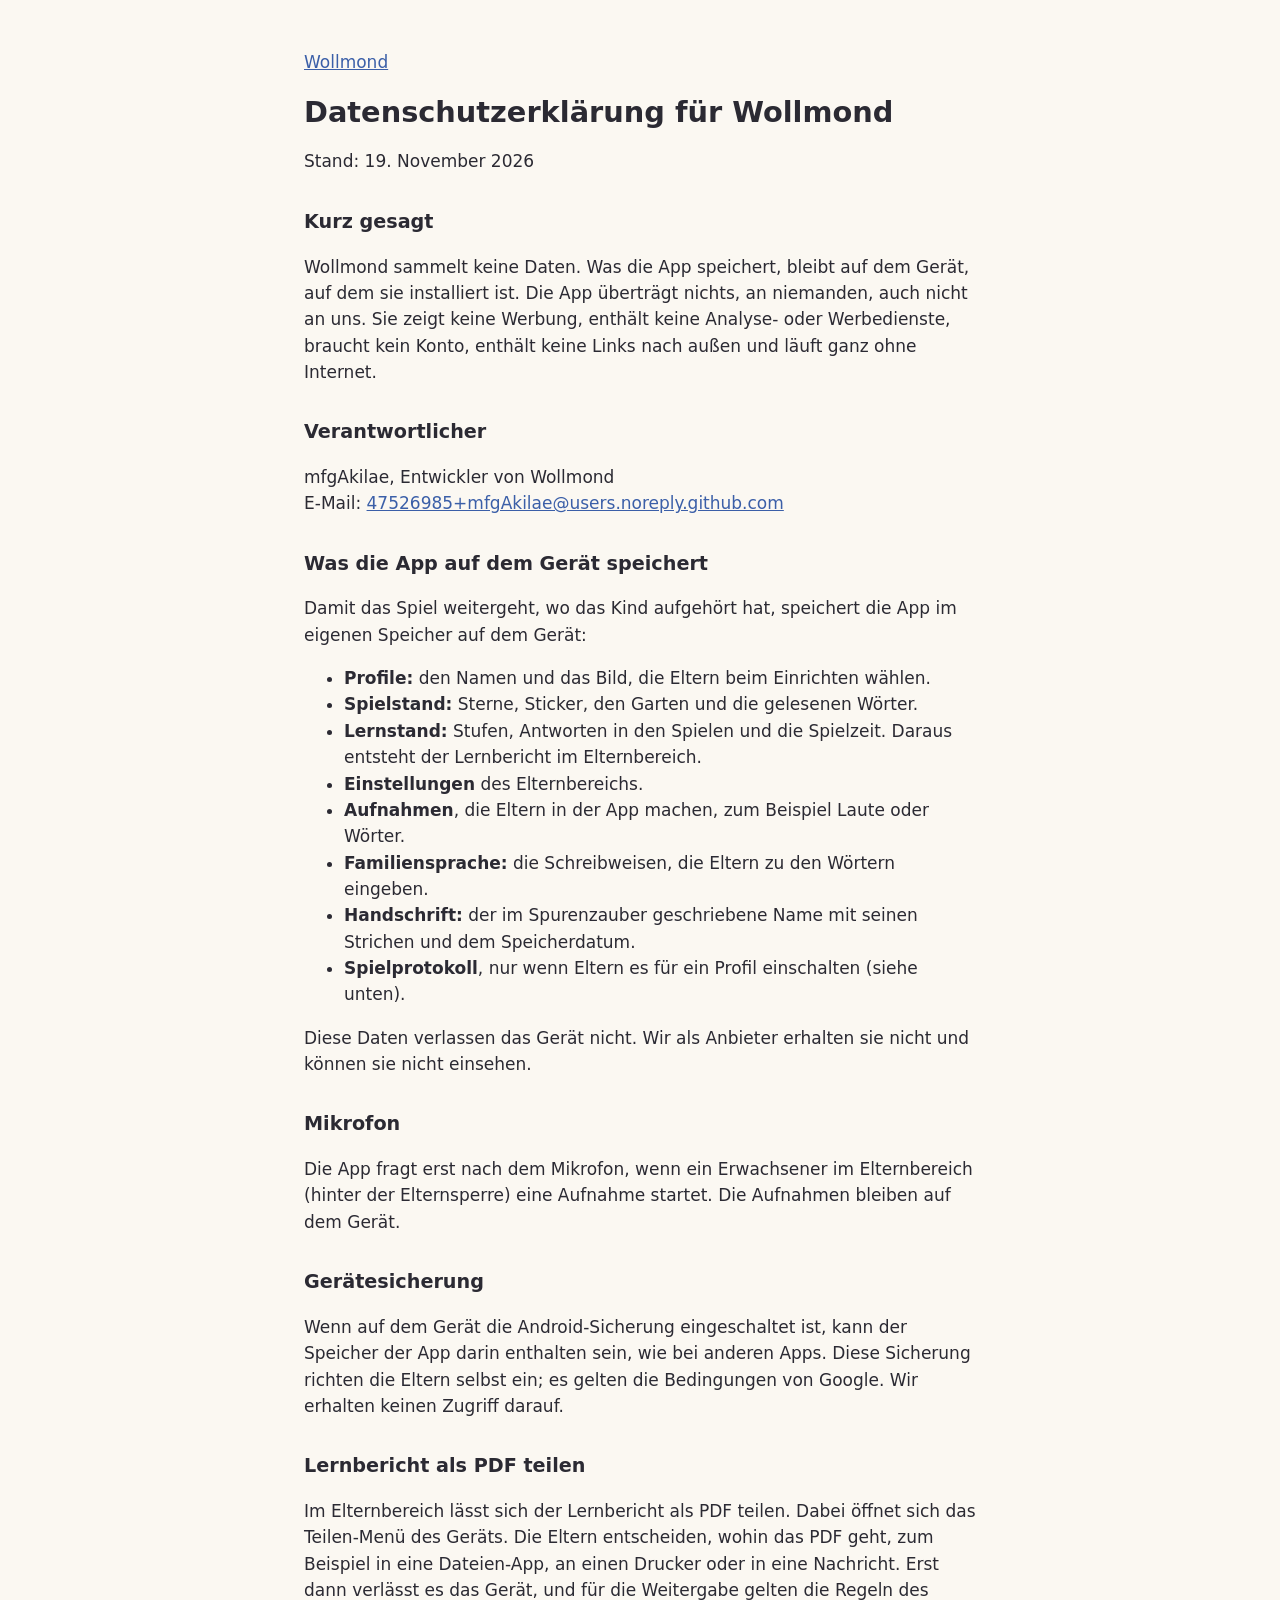
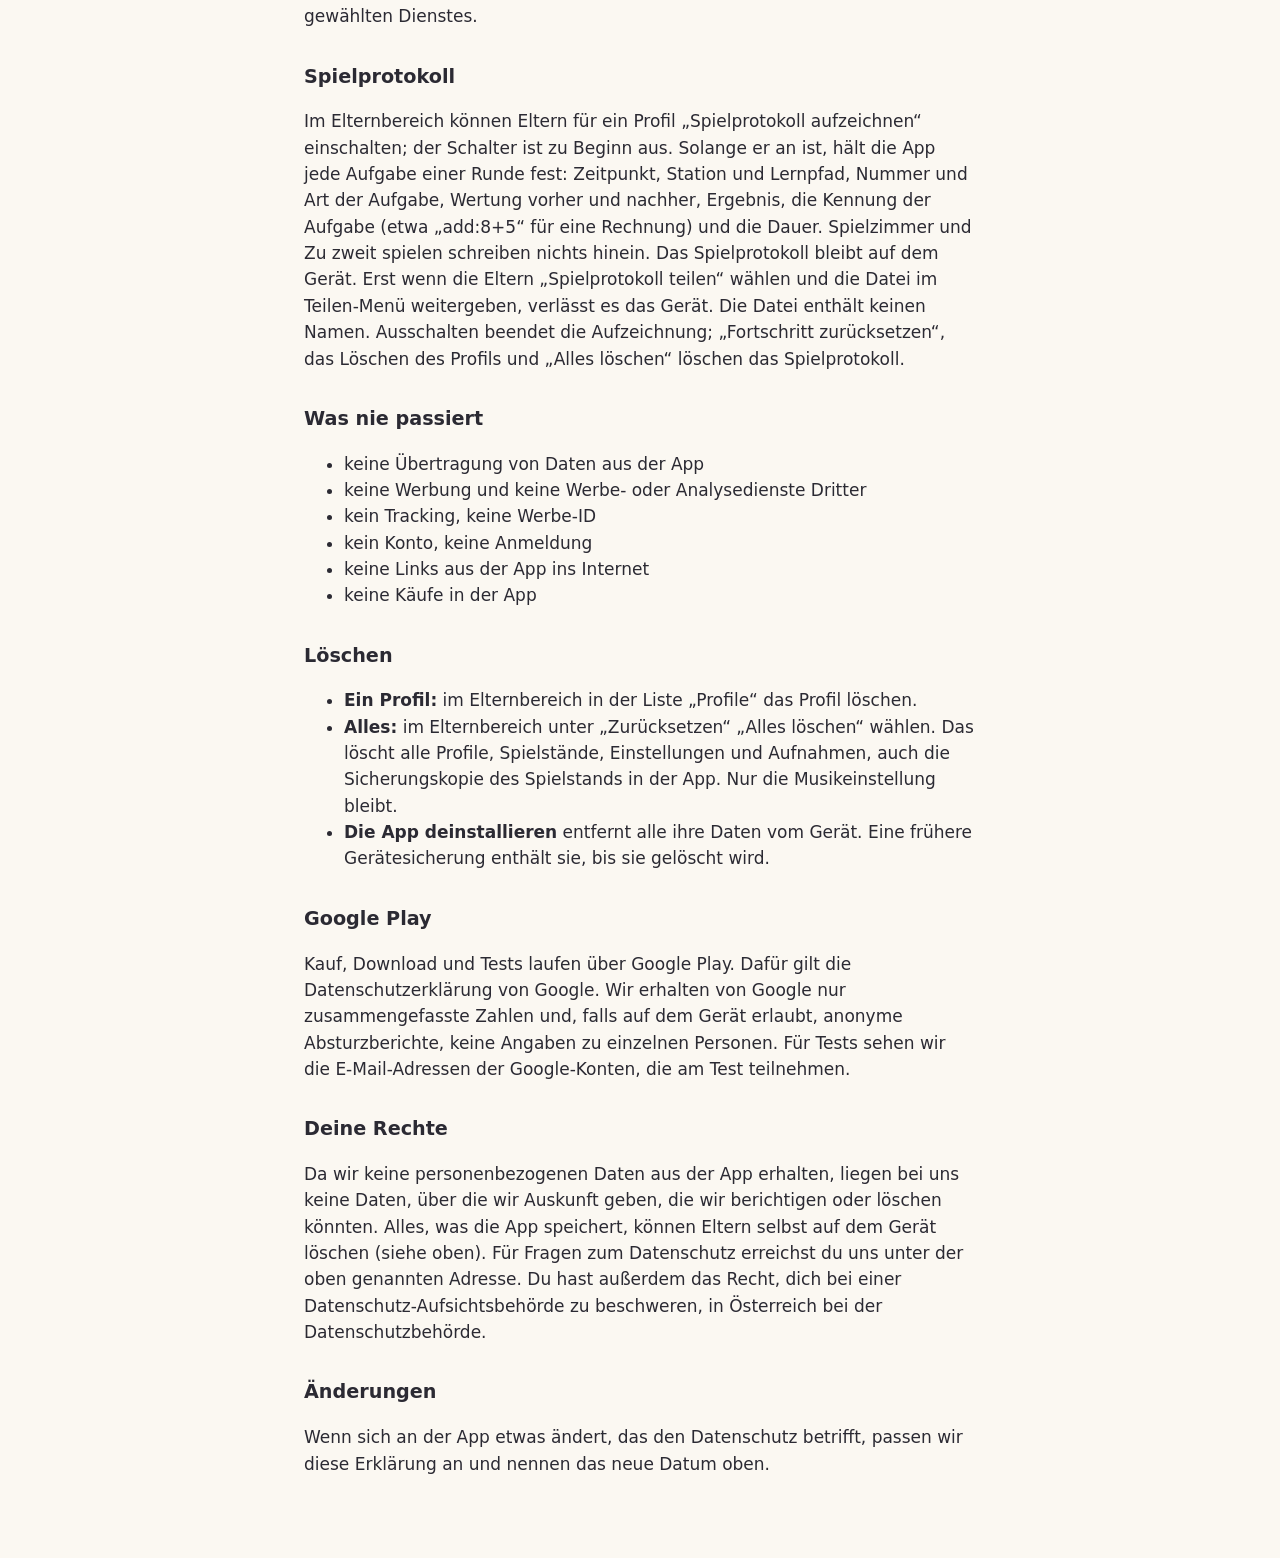
==== datenschutz.html @ 8f1e6a80 "Wollmond: Startseite und Datenschutzerklärung" ====
<!doctype html>
<html lang="de">
<head>
<meta charset="utf-8">
<meta name="viewport" content="width=device-width, initial-scale=1">
<title>Datenschutzerklärung – Wollmond</title>
<link rel="stylesheet" href="style.css">
</head>
<body>
<main>
<p><a href="./">Wollmond</a></p>
<h1>Datenschutzerklärung für Wollmond</h1>
<p>Stand: 19. November 2026</p>

<h2>Kurz gesagt</h2>
<p>Wollmond sammelt keine Daten. Was die App speichert, bleibt auf dem Gerät, auf dem sie installiert ist. Die App überträgt nichts, an niemanden, auch nicht an uns. Sie zeigt keine Werbung, enthält keine Analyse- oder Werbedienste, braucht kein Konto, enthält keine Links nach außen und läuft ganz ohne Internet.</p>

<h2>Verantwortlicher</h2>
<p>mfgAkilae, Entwickler von Wollmond<br>
E-Mail: <a href="mailto:47526985+mfgAkilae@users.noreply.github.com">47526985+mfgAkilae@users.noreply.github.com</a></p>

<h2>Was die App auf dem Gerät speichert</h2>
<p>Damit das Spiel weitergeht, wo das Kind aufgehört hat, speichert die App im eigenen Speicher auf dem Gerät:</p>
<ul>
<li><strong>Profile:</strong> den Namen und das Bild, die Eltern beim Einrichten wählen.</li>
<li><strong>Spielstand:</strong> Sterne, Sticker, den Garten und die gelesenen Wörter.</li>
<li><strong>Lernstand:</strong> Stufen, Antworten in den Spielen und die Spielzeit. Daraus entsteht der Lernbericht im Elternbereich.</li>
<li><strong>Einstellungen</strong> des Elternbereichs.</li>
<li><strong>Aufnahmen</strong>, die Eltern in der App machen, zum Beispiel Laute oder Wörter.</li>
<li><strong>Familiensprache:</strong> die Schreibweisen, die Eltern zu den Wörtern eingeben.</li>
<li><strong>Handschrift:</strong> der im Spurenzauber geschriebene Name mit seinen Strichen und dem Speicherdatum.</li>
<li><strong>Spielprotokoll</strong>, nur wenn Eltern es für ein Profil einschalten (siehe unten).</li>
</ul>
<p>Diese Daten verlassen das Gerät nicht. Wir als Anbieter erhalten sie nicht und können sie nicht einsehen.</p>

<h2>Mikrofon</h2>
<p>Die App fragt erst nach dem Mikrofon, wenn ein Erwachsener im Elternbereich (hinter der Elternsperre) eine Aufnahme startet. Die Aufnahmen bleiben auf dem Gerät.</p>

<h2>Gerätesicherung</h2>
<p>Wenn auf dem Gerät die Android-Sicherung eingeschaltet ist, kann der Speicher der App darin enthalten sein, wie bei anderen Apps. Diese Sicherung richten die Eltern selbst ein; es gelten die Bedingungen von Google. Wir erhalten keinen Zugriff darauf.</p>

<h2>Lernbericht als PDF teilen</h2>
<p>Im Elternbereich lässt sich der Lernbericht als PDF teilen. Dabei öffnet sich das Teilen-Menü des Geräts. Die Eltern entscheiden, wohin das PDF geht, zum Beispiel in eine Dateien-App, an einen Drucker oder in eine Nachricht. Erst dann verlässt es das Gerät, und für die Weitergabe gelten die Regeln des gewählten Dienstes.</p>

<h2>Spielprotokoll</h2>
<p>Im Elternbereich können Eltern für ein Profil „Spielprotokoll aufzeichnen“ einschalten; der Schalter ist zu Beginn aus. Solange er an ist, hält die App jede Aufgabe einer Runde fest: Zeitpunkt, Station und Lernpfad, Nummer und Art der Aufgabe, Wertung vorher und nachher, Ergebnis, die Kennung der Aufgabe (etwa „add:8+5“ für eine Rechnung) und die Dauer. Spielzimmer und Zu zweit spielen schreiben nichts hinein. Das Spielprotokoll bleibt auf dem Gerät. Erst wenn die Eltern „Spielprotokoll teilen“ wählen und die Datei im Teilen-Menü weitergeben, verlässt es das Gerät. Die Datei enthält keinen Namen. Ausschalten beendet die Aufzeichnung; „Fortschritt zurücksetzen“, das Löschen des Profils und „Alles löschen“ löschen das Spielprotokoll.</p>

<h2>Was nie passiert</h2>
<ul>
<li>keine Übertragung von Daten aus der App</li>
<li>keine Werbung und keine Werbe- oder Analysedienste Dritter</li>
<li>kein Tracking, keine Werbe-ID</li>
<li>kein Konto, keine Anmeldung</li>
<li>keine Links aus der App ins Internet</li>
<li>keine Käufe in der App</li>
</ul>

<h2>Löschen</h2>
<ul>
<li><strong>Ein Profil:</strong> im Elternbereich in der Liste „Profile“ das Profil löschen.</li>
<li><strong>Alles:</strong> im Elternbereich unter „Zurücksetzen“ „Alles löschen“ wählen. Das löscht alle Profile, Spielstände, Einstellungen und Aufnahmen, auch die Sicherungskopie des Spielstands in der App. Nur die Musikeinstellung bleibt.</li>
<li><strong>Die App deinstallieren</strong> entfernt alle ihre Daten vom Gerät. Eine frühere Gerätesicherung enthält sie, bis sie gelöscht wird.</li>
</ul>

<h2>Google Play</h2>
<p>Kauf, Download und Tests laufen über Google Play. Dafür gilt die Datenschutzerklärung von Google. Wir erhalten von Google nur zusammengefasste Zahlen und, falls auf dem Gerät erlaubt, anonyme Absturzberichte, keine Angaben zu einzelnen Personen. Für Tests sehen wir die E-Mail-Adressen der Google-Konten, die am Test teilnehmen.</p>

<h2>Deine Rechte</h2>
<p>Da wir keine personenbezogenen Daten aus der App erhalten, liegen bei uns keine Daten, über die wir Auskunft geben, die wir berichtigen oder löschen könnten. Alles, was die App speichert, können Eltern selbst auf dem Gerät löschen (siehe oben). Für Fragen zum Datenschutz erreichst du uns unter der oben genannten Adresse. Du hast außerdem das Recht, dich bei einer Datenschutz-Aufsichtsbehörde zu beschweren, in Österreich bei der Datenschutzbehörde.</p>

<h2>Änderungen</h2>
<p>Wenn sich an der App etwas ändert, das den Datenschutz betrifft, passen wir diese Erklärung an und nennen das neue Datum oben.</p>
</main>
</body>
</html>
---- style.css ----
:root { color-scheme: light dark; --bg: #fbf8f2; --fg: #2b2a33; --link: #3b5fa8; }
@media (prefers-color-scheme: dark) { :root { --bg: #1d1c24; --fg: #ece9e2; --link: #9db7ee; } }
body { margin: 0; background: var(--bg); color: var(--fg); font: 17px/1.55 system-ui, -apple-system, "Segoe UI", sans-serif; }
main { max-width: 42rem; margin: 0 auto; padding: 2rem 16px 4rem; }
h1 { font-size: 1.8rem; line-height: 1.2; }
h2 { font-size: 1.2rem; margin-top: 2rem; }
a { color: var(--link); overflow-wrap: anywhere; }
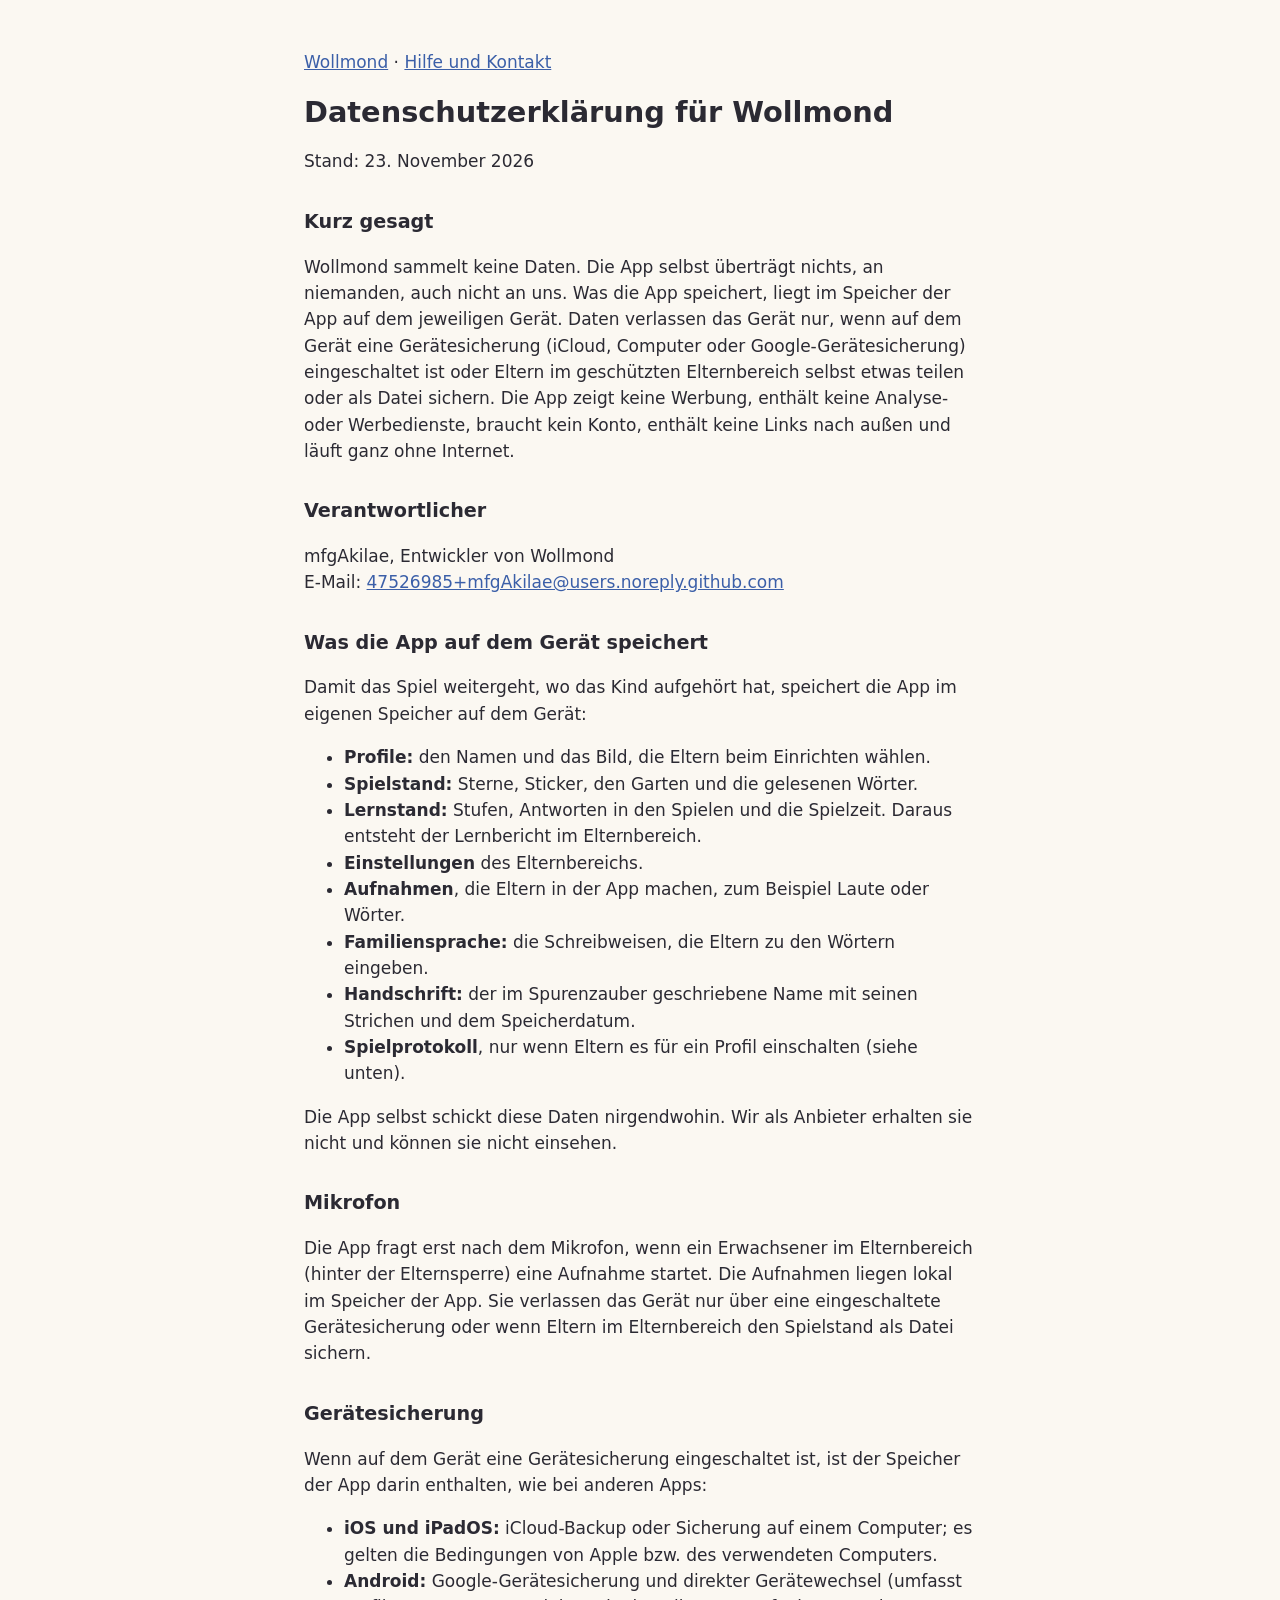
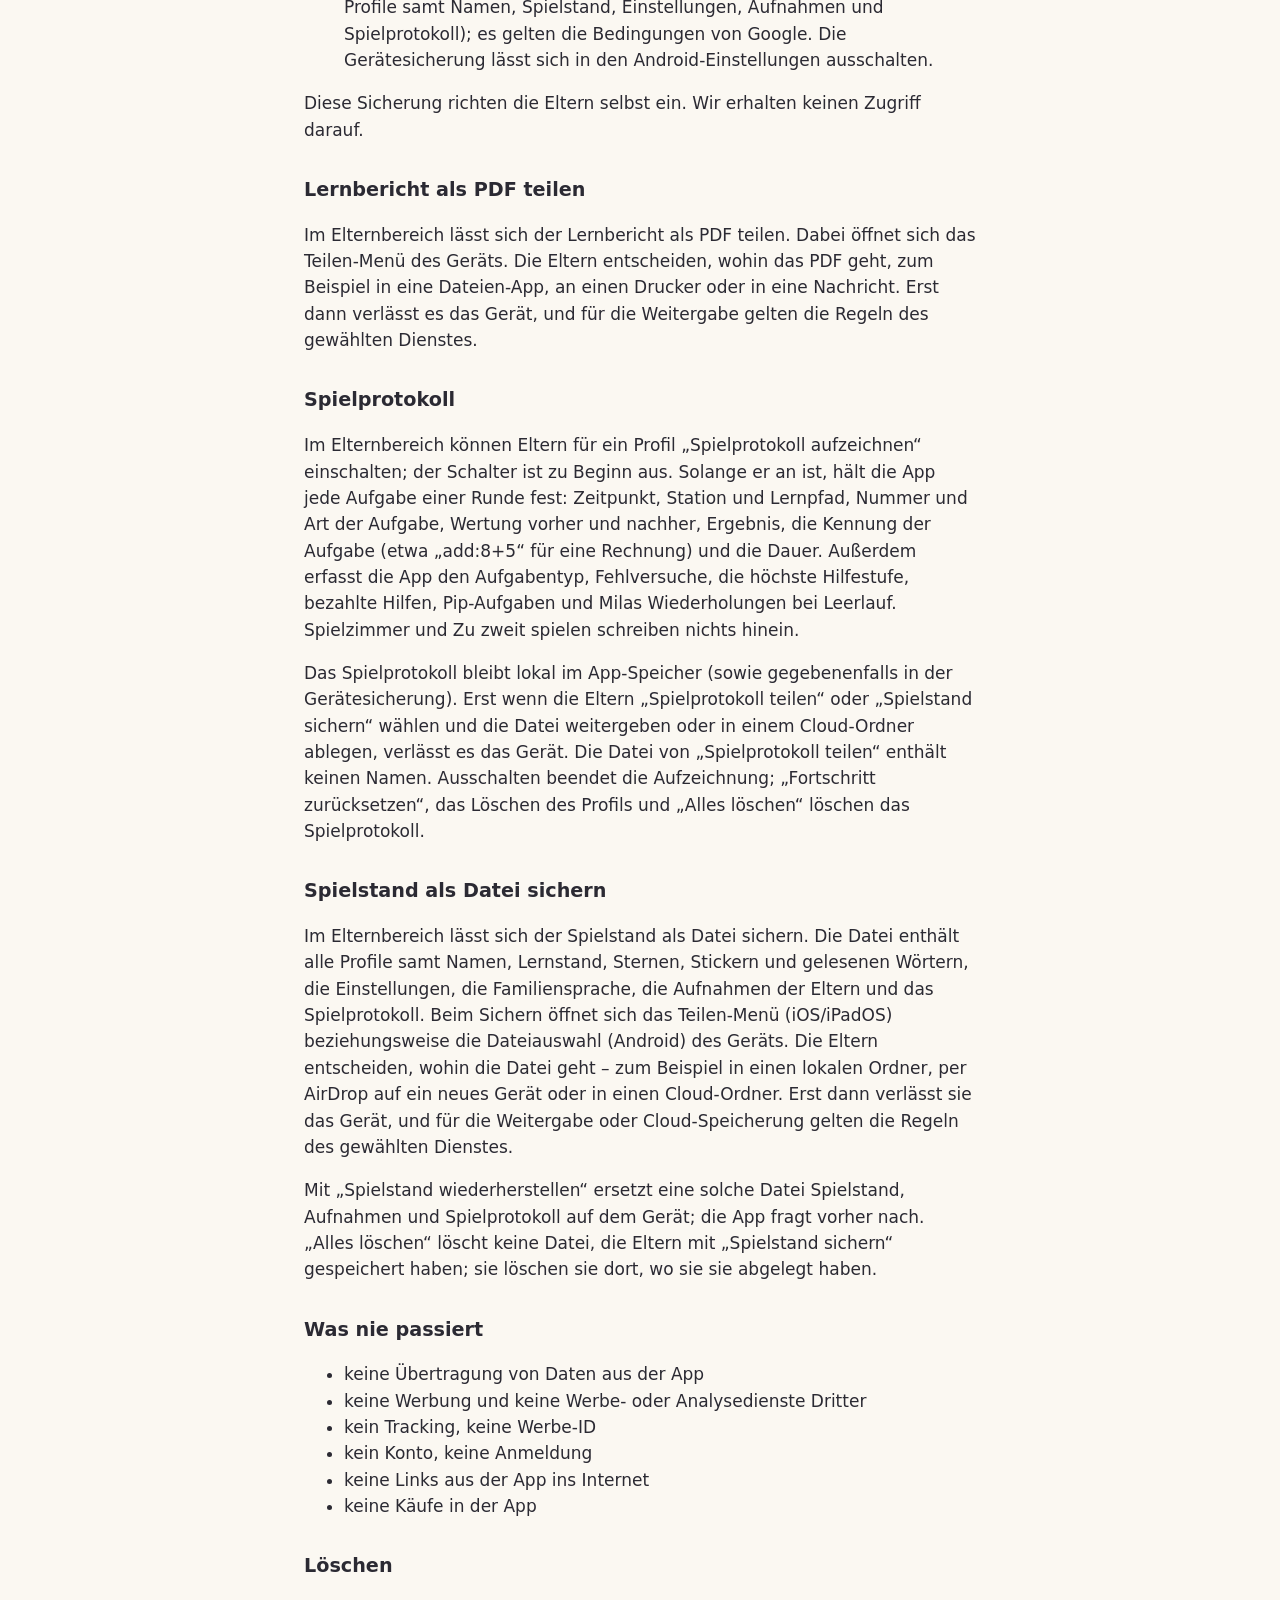
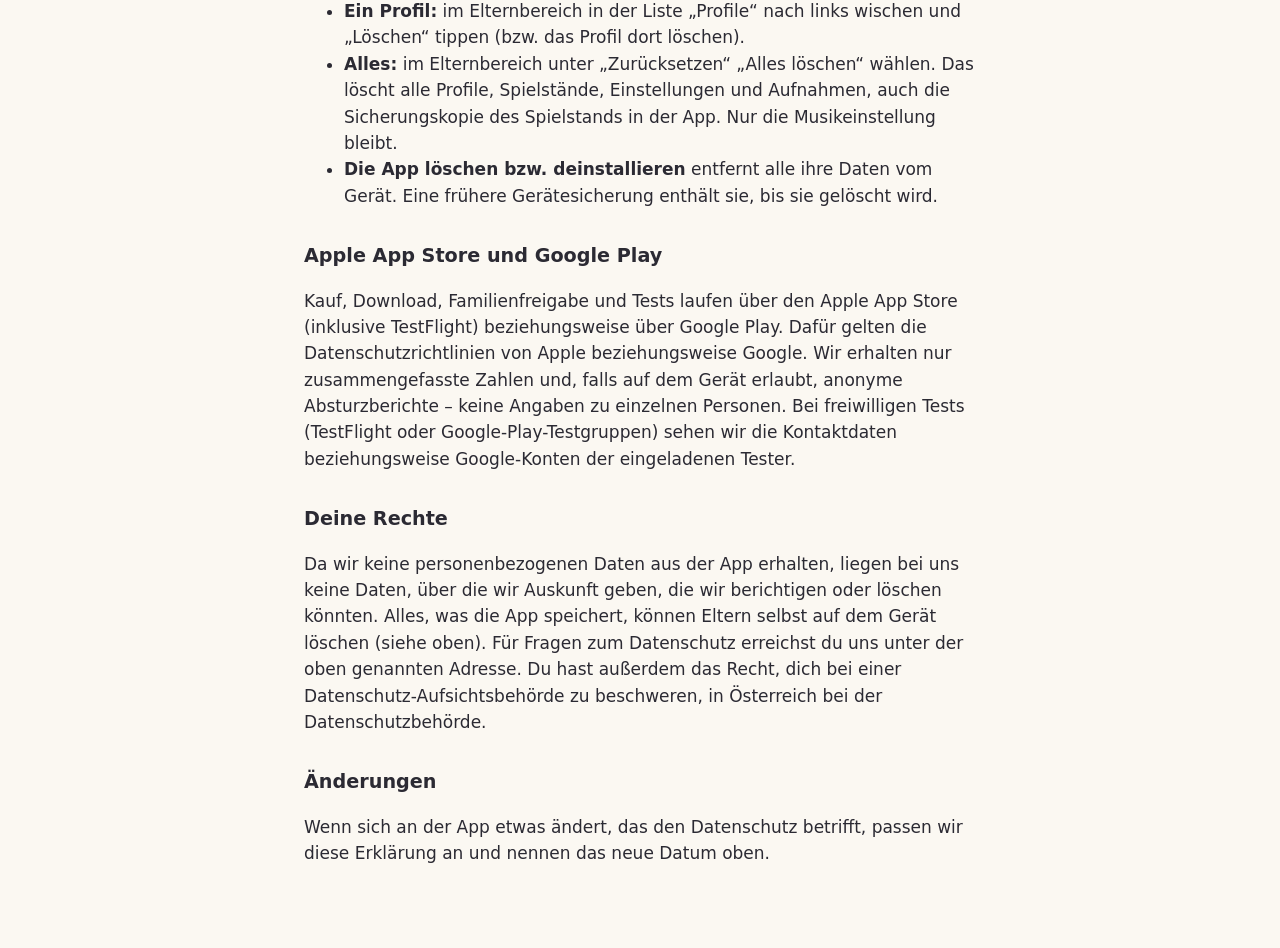
==== commit 5a5541b9: "Wollmond 1.0: Datenschutzerklärung (iOS & Android), Startseite und Hilfe-Seite aktualisieren" ====
--- a/datenschutz.html
+++ b/datenschutz.html
@@ -8,12 +8,12 @@
 </head>
 <body>
 <main>
-<p><a href="./">Wollmond</a></p>
+<p><a href="./">Wollmond</a> · <a href="support.html">Hilfe und Kontakt</a></p>
 <h1>Datenschutzerklärung für Wollmond</h1>
-<p>Stand: 19. November 2026</p>
+<p>Stand: 23. November 2026</p>
 
 <h2>Kurz gesagt</h2>
-<p>Wollmond sammelt keine Daten. Was die App speichert, bleibt auf dem Gerät, auf dem sie installiert ist. Die App überträgt nichts, an niemanden, auch nicht an uns. Sie zeigt keine Werbung, enthält keine Analyse- oder Werbedienste, braucht kein Konto, enthält keine Links nach außen und läuft ganz ohne Internet.</p>
+<p>Wollmond sammelt keine Daten. Die App selbst überträgt nichts, an niemanden, auch nicht an uns. Was die App speichert, liegt im Speicher der App auf dem jeweiligen Gerät. Daten verlassen das Gerät nur, wenn auf dem Gerät eine Gerätesicherung (iCloud, Computer oder Google-Gerätesicherung) eingeschaltet ist oder Eltern im geschützten Elternbereich selbst etwas teilen oder als Datei sichern. Die App zeigt keine Werbung, enthält keine Analyse- oder Werbedienste, braucht kein Konto, enthält keine Links nach außen und läuft ganz ohne Internet.</p>
 
 <h2>Verantwortlicher</h2>
 <p>mfgAkilae, Entwickler von Wollmond<br>
@@ -31,19 +31,29 @@
 <li><strong>Handschrift:</strong> der im Spurenzauber geschriebene Name mit seinen Strichen und dem Speicherdatum.</li>
 <li><strong>Spielprotokoll</strong>, nur wenn Eltern es für ein Profil einschalten (siehe unten).</li>
 </ul>
-<p>Diese Daten verlassen das Gerät nicht. Wir als Anbieter erhalten sie nicht und können sie nicht einsehen.</p>
+<p>Die App selbst schickt diese Daten nirgendwohin. Wir als Anbieter erhalten sie nicht und können sie nicht einsehen.</p>
 
 <h2>Mikrofon</h2>
-<p>Die App fragt erst nach dem Mikrofon, wenn ein Erwachsener im Elternbereich (hinter der Elternsperre) eine Aufnahme startet. Die Aufnahmen bleiben auf dem Gerät.</p>
+<p>Die App fragt erst nach dem Mikrofon, wenn ein Erwachsener im Elternbereich (hinter der Elternsperre) eine Aufnahme startet. Die Aufnahmen liegen lokal im Speicher der App. Sie verlassen das Gerät nur über eine eingeschaltete Gerätesicherung oder wenn Eltern im Elternbereich den Spielstand als Datei sichern.</p>
 
 <h2>Gerätesicherung</h2>
-<p>Wenn auf dem Gerät die Android-Sicherung eingeschaltet ist, kann der Speicher der App darin enthalten sein, wie bei anderen Apps. Diese Sicherung richten die Eltern selbst ein; es gelten die Bedingungen von Google. Wir erhalten keinen Zugriff darauf.</p>
+<p>Wenn auf dem Gerät eine Gerätesicherung eingeschaltet ist, ist der Speicher der App darin enthalten, wie bei anderen Apps:</p>
+<ul>
+<li><strong>iOS und iPadOS:</strong> iCloud-Backup oder Sicherung auf einem Computer; es gelten die Bedingungen von Apple bzw. des verwendeten Computers.</li>
+<li><strong>Android:</strong> Google-Gerätesicherung und direkter Gerätewechsel (umfasst Profile samt Namen, Spielstand, Einstellungen, Aufnahmen und Spielprotokoll); es gelten die Bedingungen von Google. Die Gerätesicherung lässt sich in den Android-Einstellungen ausschalten.</li>
+</ul>
+<p>Diese Sicherung richten die Eltern selbst ein. Wir erhalten keinen Zugriff darauf.</p>
 
 <h2>Lernbericht als PDF teilen</h2>
 <p>Im Elternbereich lässt sich der Lernbericht als PDF teilen. Dabei öffnet sich das Teilen-Menü des Geräts. Die Eltern entscheiden, wohin das PDF geht, zum Beispiel in eine Dateien-App, an einen Drucker oder in eine Nachricht. Erst dann verlässt es das Gerät, und für die Weitergabe gelten die Regeln des gewählten Dienstes.</p>
 
 <h2>Spielprotokoll</h2>
-<p>Im Elternbereich können Eltern für ein Profil „Spielprotokoll aufzeichnen“ einschalten; der Schalter ist zu Beginn aus. Solange er an ist, hält die App jede Aufgabe einer Runde fest: Zeitpunkt, Station und Lernpfad, Nummer und Art der Aufgabe, Wertung vorher und nachher, Ergebnis, die Kennung der Aufgabe (etwa „add:8+5“ für eine Rechnung) und die Dauer. Spielzimmer und Zu zweit spielen schreiben nichts hinein. Das Spielprotokoll bleibt auf dem Gerät. Erst wenn die Eltern „Spielprotokoll teilen“ wählen und die Datei im Teilen-Menü weitergeben, verlässt es das Gerät. Die Datei enthält keinen Namen. Ausschalten beendet die Aufzeichnung; „Fortschritt zurücksetzen“, das Löschen des Profils und „Alles löschen“ löschen das Spielprotokoll.</p>
+<p>Im Elternbereich können Eltern für ein Profil „Spielprotokoll aufzeichnen“ einschalten; der Schalter ist zu Beginn aus. Solange er an ist, hält die App jede Aufgabe einer Runde fest: Zeitpunkt, Station und Lernpfad, Nummer und Art der Aufgabe, Wertung vorher und nachher, Ergebnis, die Kennung der Aufgabe (etwa „add:8+5“ für eine Rechnung) und die Dauer. Außerdem erfasst die App den Aufgabentyp, Fehlversuche, die höchste Hilfestufe, bezahlte Hilfen, Pip-Aufgaben und Milas Wiederholungen bei Leerlauf. Spielzimmer und Zu zweit spielen schreiben nichts hinein.</p>
+<p>Das Spielprotokoll bleibt lokal im App-Speicher (sowie gegebenenfalls in der Gerätesicherung). Erst wenn die Eltern „Spielprotokoll teilen“ oder „Spielstand sichern“ wählen und die Datei weitergeben oder in einem Cloud-Ordner ablegen, verlässt es das Gerät. Die Datei von „Spielprotokoll teilen“ enthält keinen Namen. Ausschalten beendet die Aufzeichnung; „Fortschritt zurücksetzen“, das Löschen des Profils und „Alles löschen“ löschen das Spielprotokoll.</p>
+
+<h2>Spielstand als Datei sichern</h2>
+<p>Im Elternbereich lässt sich der Spielstand als Datei sichern. Die Datei enthält alle Profile samt Namen, Lernstand, Sternen, Stickern und gelesenen Wörtern, die Einstellungen, die Familiensprache, die Aufnahmen der Eltern und das Spielprotokoll. Beim Sichern öffnet sich das Teilen-Menü (iOS/iPadOS) beziehungsweise die Dateiauswahl (Android) des Geräts. Die Eltern entscheiden, wohin die Datei geht – zum Beispiel in einen lokalen Ordner, per AirDrop auf ein neues Gerät oder in einen Cloud-Ordner. Erst dann verlässt sie das Gerät, und für die Weitergabe oder Cloud-Speicherung gelten die Regeln des gewählten Dienstes.</p>
+<p>Mit „Spielstand wiederherstellen“ ersetzt eine solche Datei Spielstand, Aufnahmen und Spielprotokoll auf dem Gerät; die App fragt vorher nach. „Alles löschen“ löscht keine Datei, die Eltern mit „Spielstand sichern“ gespeichert haben; sie löschen sie dort, wo sie sie abgelegt haben.</p>
 
 <h2>Was nie passiert</h2>
 <ul>
@@ -57,13 +67,13 @@
 
 <h2>Löschen</h2>
 <ul>
-<li><strong>Ein Profil:</strong> im Elternbereich in der Liste „Profile“ das Profil löschen.</li>
+<li><strong>Ein Profil:</strong> im Elternbereich in der Liste „Profile“ nach links wischen und „Löschen“ tippen (bzw. das Profil dort löschen).</li>
 <li><strong>Alles:</strong> im Elternbereich unter „Zurücksetzen“ „Alles löschen“ wählen. Das löscht alle Profile, Spielstände, Einstellungen und Aufnahmen, auch die Sicherungskopie des Spielstands in der App. Nur die Musikeinstellung bleibt.</li>
-<li><strong>Die App deinstallieren</strong> entfernt alle ihre Daten vom Gerät. Eine frühere Gerätesicherung enthält sie, bis sie gelöscht wird.</li>
+<li><strong>Die App löschen bzw. deinstallieren</strong> entfernt alle ihre Daten vom Gerät. Eine frühere Gerätesicherung enthält sie, bis sie gelöscht wird.</li>
 </ul>
 
-<h2>Google Play</h2>
-<p>Kauf, Download und Tests laufen über Google Play. Dafür gilt die Datenschutzerklärung von Google. Wir erhalten von Google nur zusammengefasste Zahlen und, falls auf dem Gerät erlaubt, anonyme Absturzberichte, keine Angaben zu einzelnen Personen. Für Tests sehen wir die E-Mail-Adressen der Google-Konten, die am Test teilnehmen.</p>
+<h2>Apple App Store und Google Play</h2>
+<p>Kauf, Download, Familienfreigabe und Tests laufen über den Apple App Store (inklusive TestFlight) beziehungsweise über Google Play. Dafür gelten die Datenschutzrichtlinien von Apple beziehungsweise Google. Wir erhalten nur zusammengefasste Zahlen und, falls auf dem Gerät erlaubt, anonyme Absturzberichte – keine Angaben zu einzelnen Personen. Bei freiwilligen Tests (TestFlight oder Google-Play-Testgruppen) sehen wir die Kontaktdaten beziehungsweise Google-Konten der eingeladenen Tester.</p>
 
 <h2>Deine Rechte</h2>
 <p>Da wir keine personenbezogenen Daten aus der App erhalten, liegen bei uns keine Daten, über die wir Auskunft geben, die wir berichtigen oder löschen könnten. Alles, was die App speichert, können Eltern selbst auf dem Gerät löschen (siehe oben). Für Fragen zum Datenschutz erreichst du uns unter der oben genannten Adresse. Du hast außerdem das Recht, dich bei einer Datenschutz-Aufsichtsbehörde zu beschweren, in Österreich bei der Datenschutzbehörde.</p>
--- a/style.css
+++ b/style.css
@@ -4,4 +4,5 @@
 main { max-width: 42rem; margin: 0 auto; padding: 2rem 16px 4rem; }
 h1 { font-size: 1.8rem; line-height: 1.2; }
 h2 { font-size: 1.2rem; margin-top: 2rem; }
+h3 { font-size: 1.05rem; margin-top: 1.4rem; }
 a { color: var(--link); overflow-wrap: anywhere; }
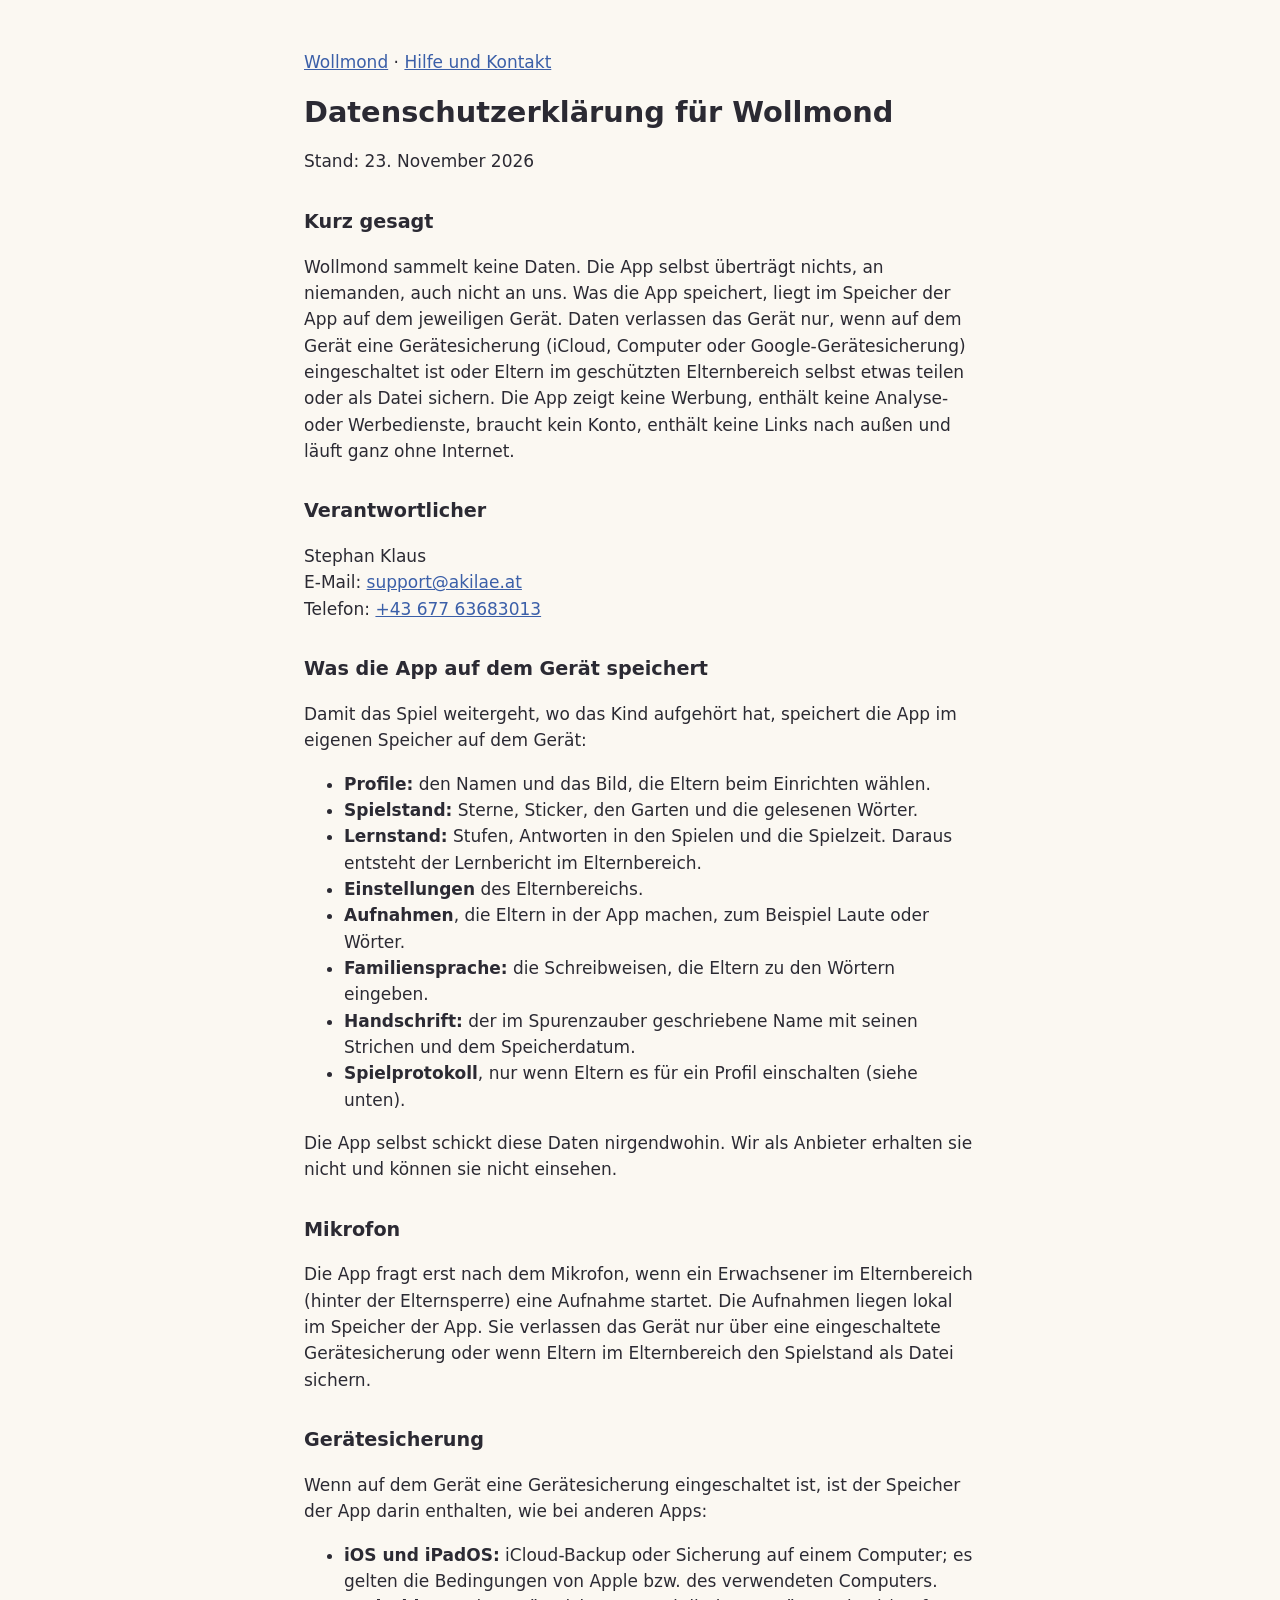
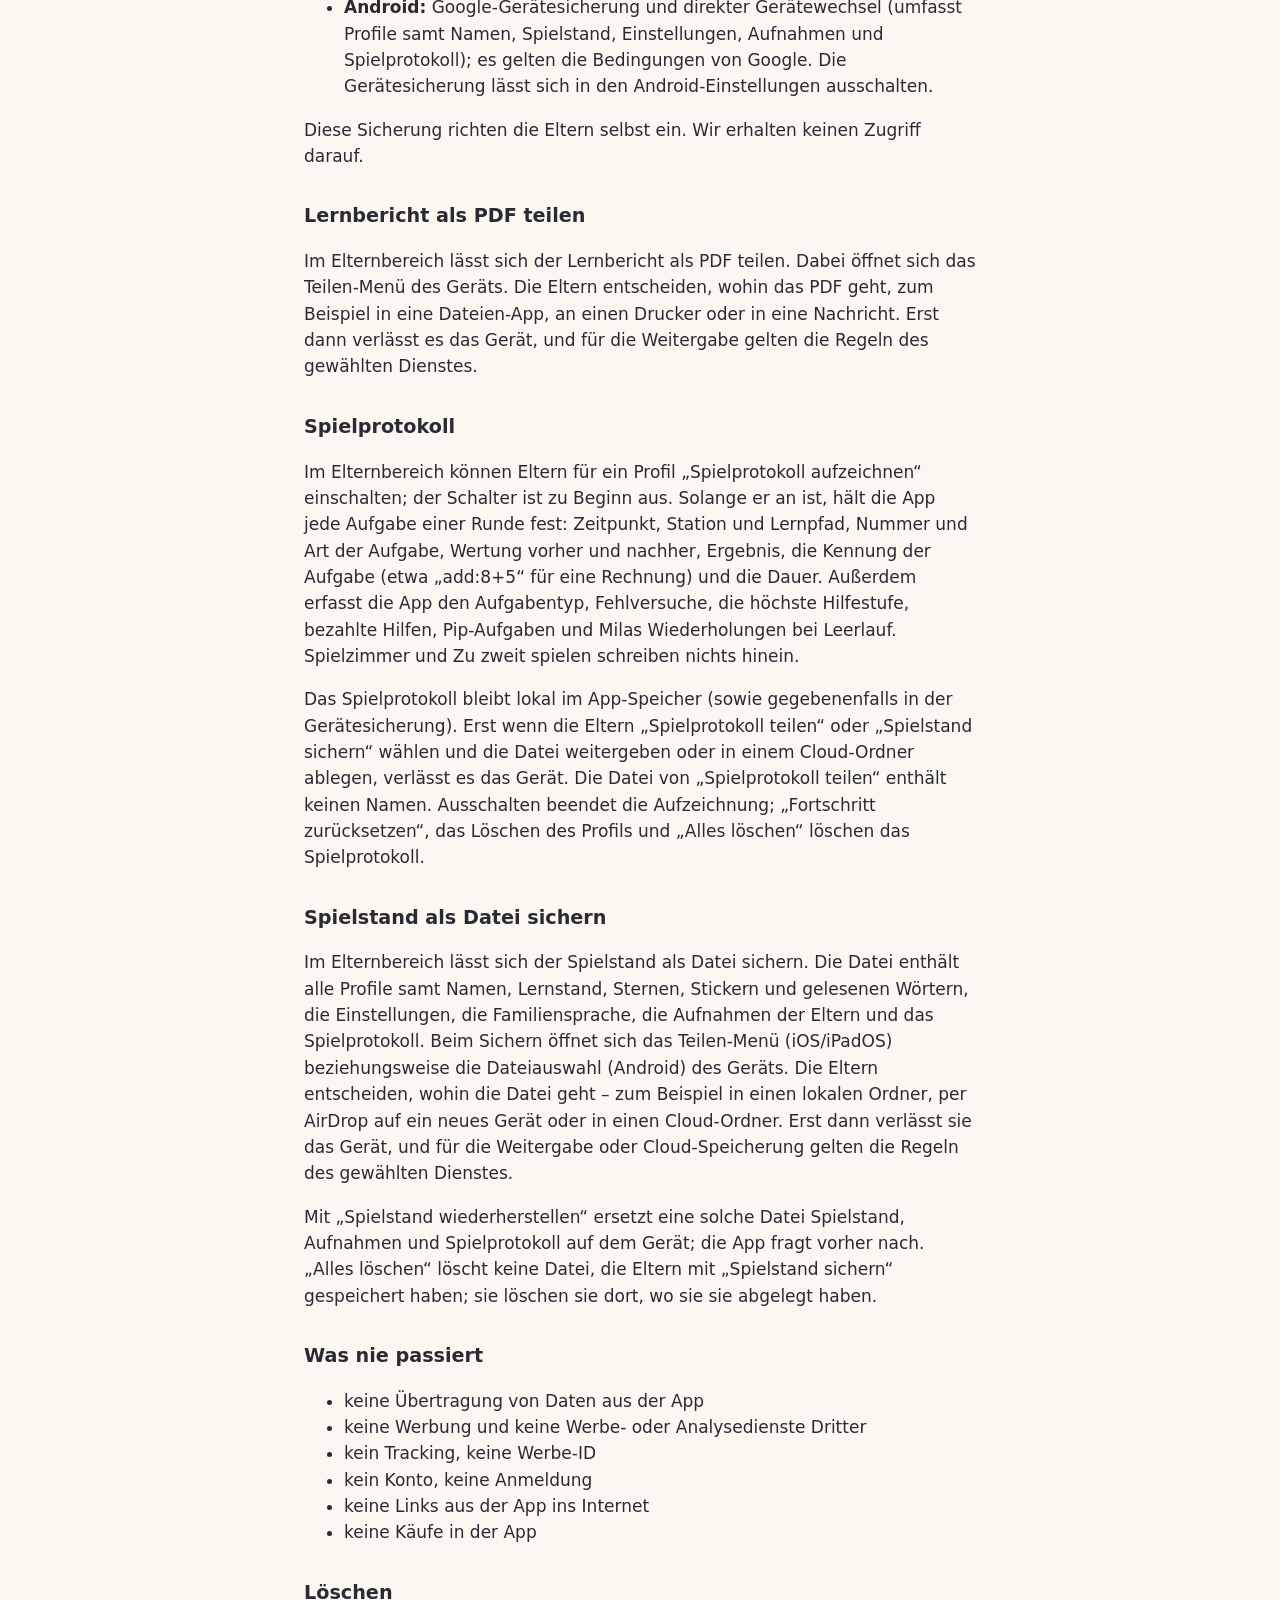
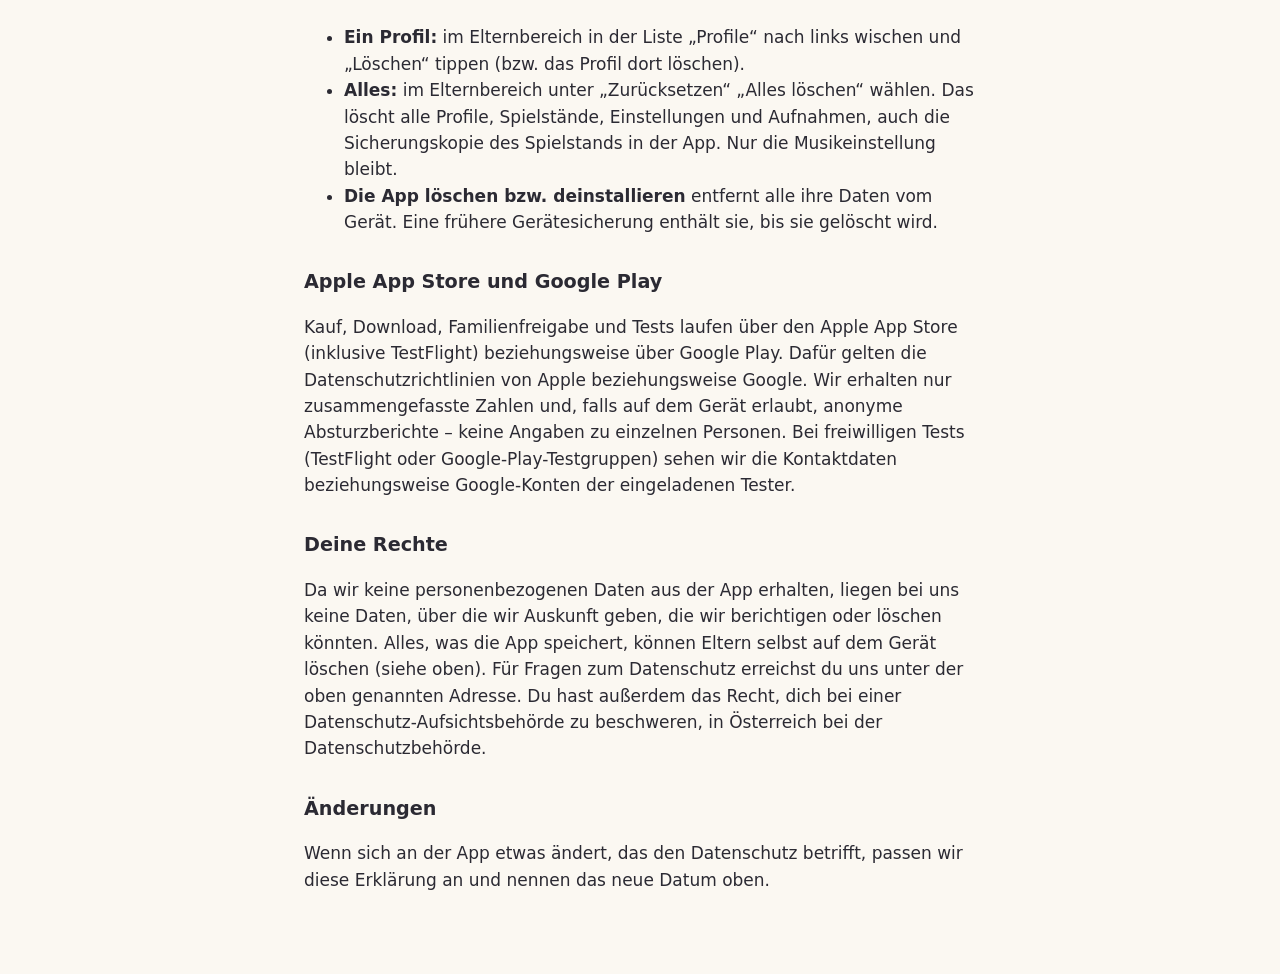
==== commit b8ea53c6: "Kontakt und Verantwortlichen aktualisieren (Stephan Klaus, JS-geschützte Kontaktdaten)" ====
--- a/datenschutz.html
+++ b/datenschutz.html
@@ -16,8 +16,9 @@
 <p>Wollmond sammelt keine Daten. Die App selbst überträgt nichts, an niemanden, auch nicht an uns. Was die App speichert, liegt im Speicher der App auf dem jeweiligen Gerät. Daten verlassen das Gerät nur, wenn auf dem Gerät eine Gerätesicherung (iCloud, Computer oder Google-Gerätesicherung) eingeschaltet ist oder Eltern im geschützten Elternbereich selbst etwas teilen oder als Datei sichern. Die App zeigt keine Werbung, enthält keine Analyse- oder Werbedienste, braucht kein Konto, enthält keine Links nach außen und läuft ganz ohne Internet.</p>
 
 <h2>Verantwortlicher</h2>
-<p>mfgAkilae, Entwickler von Wollmond<br>
-E-Mail: <a href="mailto:47526985+mfgAkilae@users.noreply.github.com">47526985+mfgAkilae@users.noreply.github.com</a></p>
+<p>Stephan Klaus<br>
+E-Mail: <span class="k-mail"><noscript>support (at) akilae (punkt) at</noscript></span><br>
+Telefon: <span class="k-tel"><noscript>+43&nbsp;677&nbsp;&middot;&nbsp;6368&nbsp;&middot;&nbsp;3013</noscript></span></p>
 
 <h2>Was die App auf dem Gerät speichert</h2>
 <p>Damit das Spiel weitergeht, wo das Kind aufgehört hat, speichert die App im eigenen Speicher auf dem Gerät:</p>
@@ -81,5 +82,6 @@
 <h2>Änderungen</h2>
 <p>Wenn sich an der App etwas ändert, das den Datenschutz betrifft, passen wir diese Erklärung an und nennen das neue Datum oben.</p>
 </main>
+<script src="kontakt.js" defer></script>
 </body>
 </html>
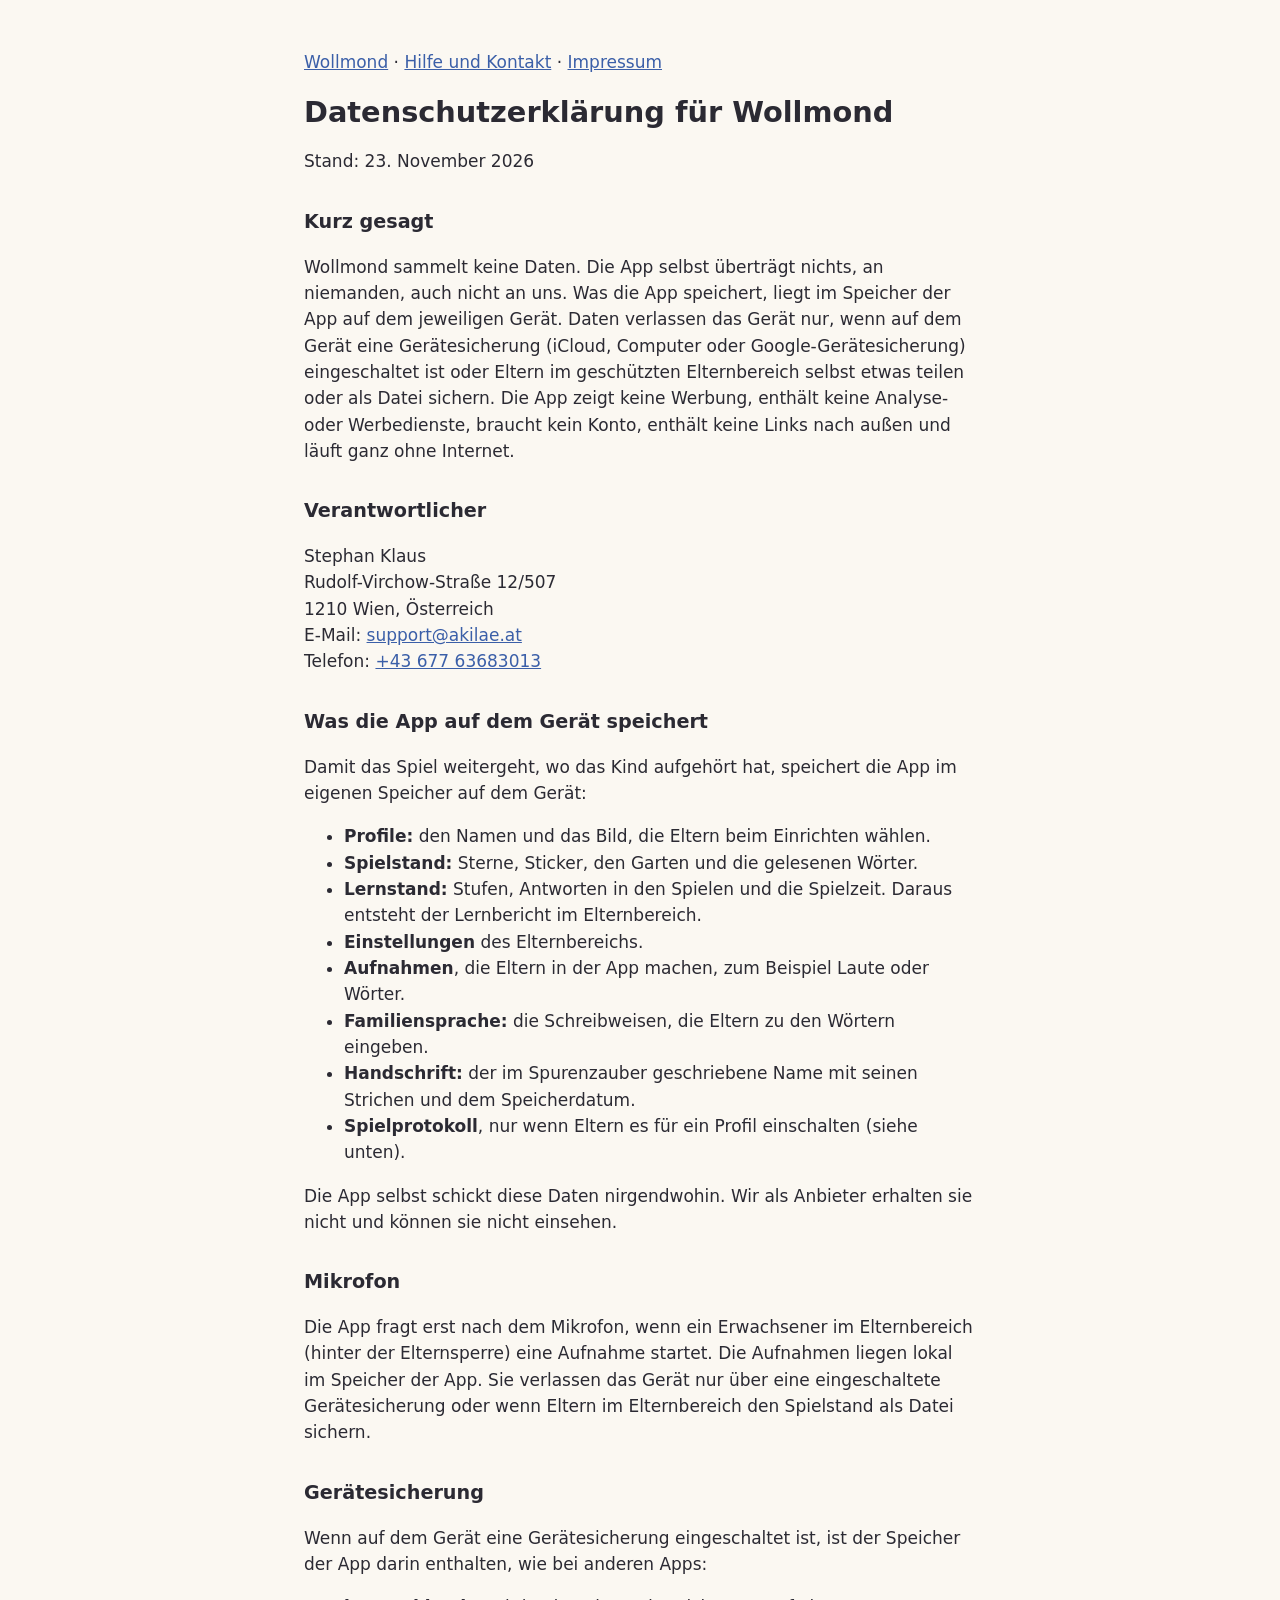
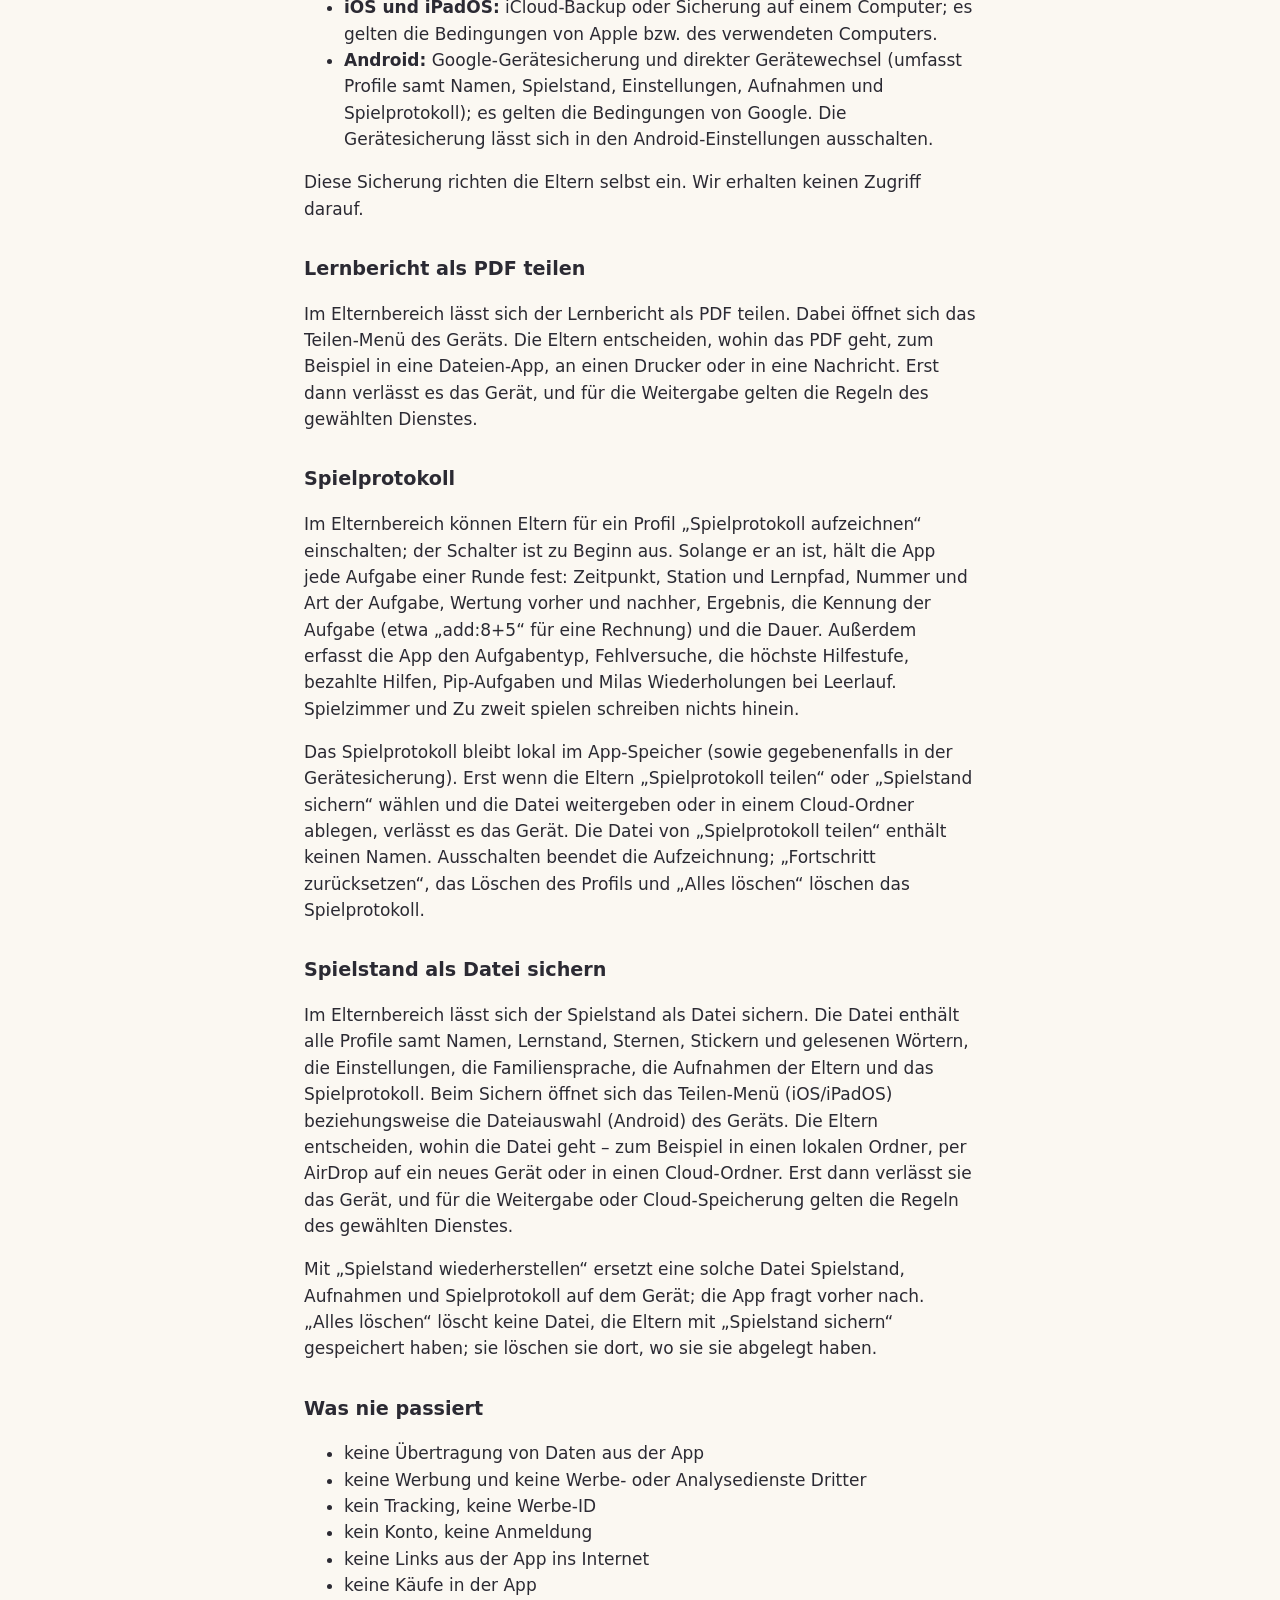
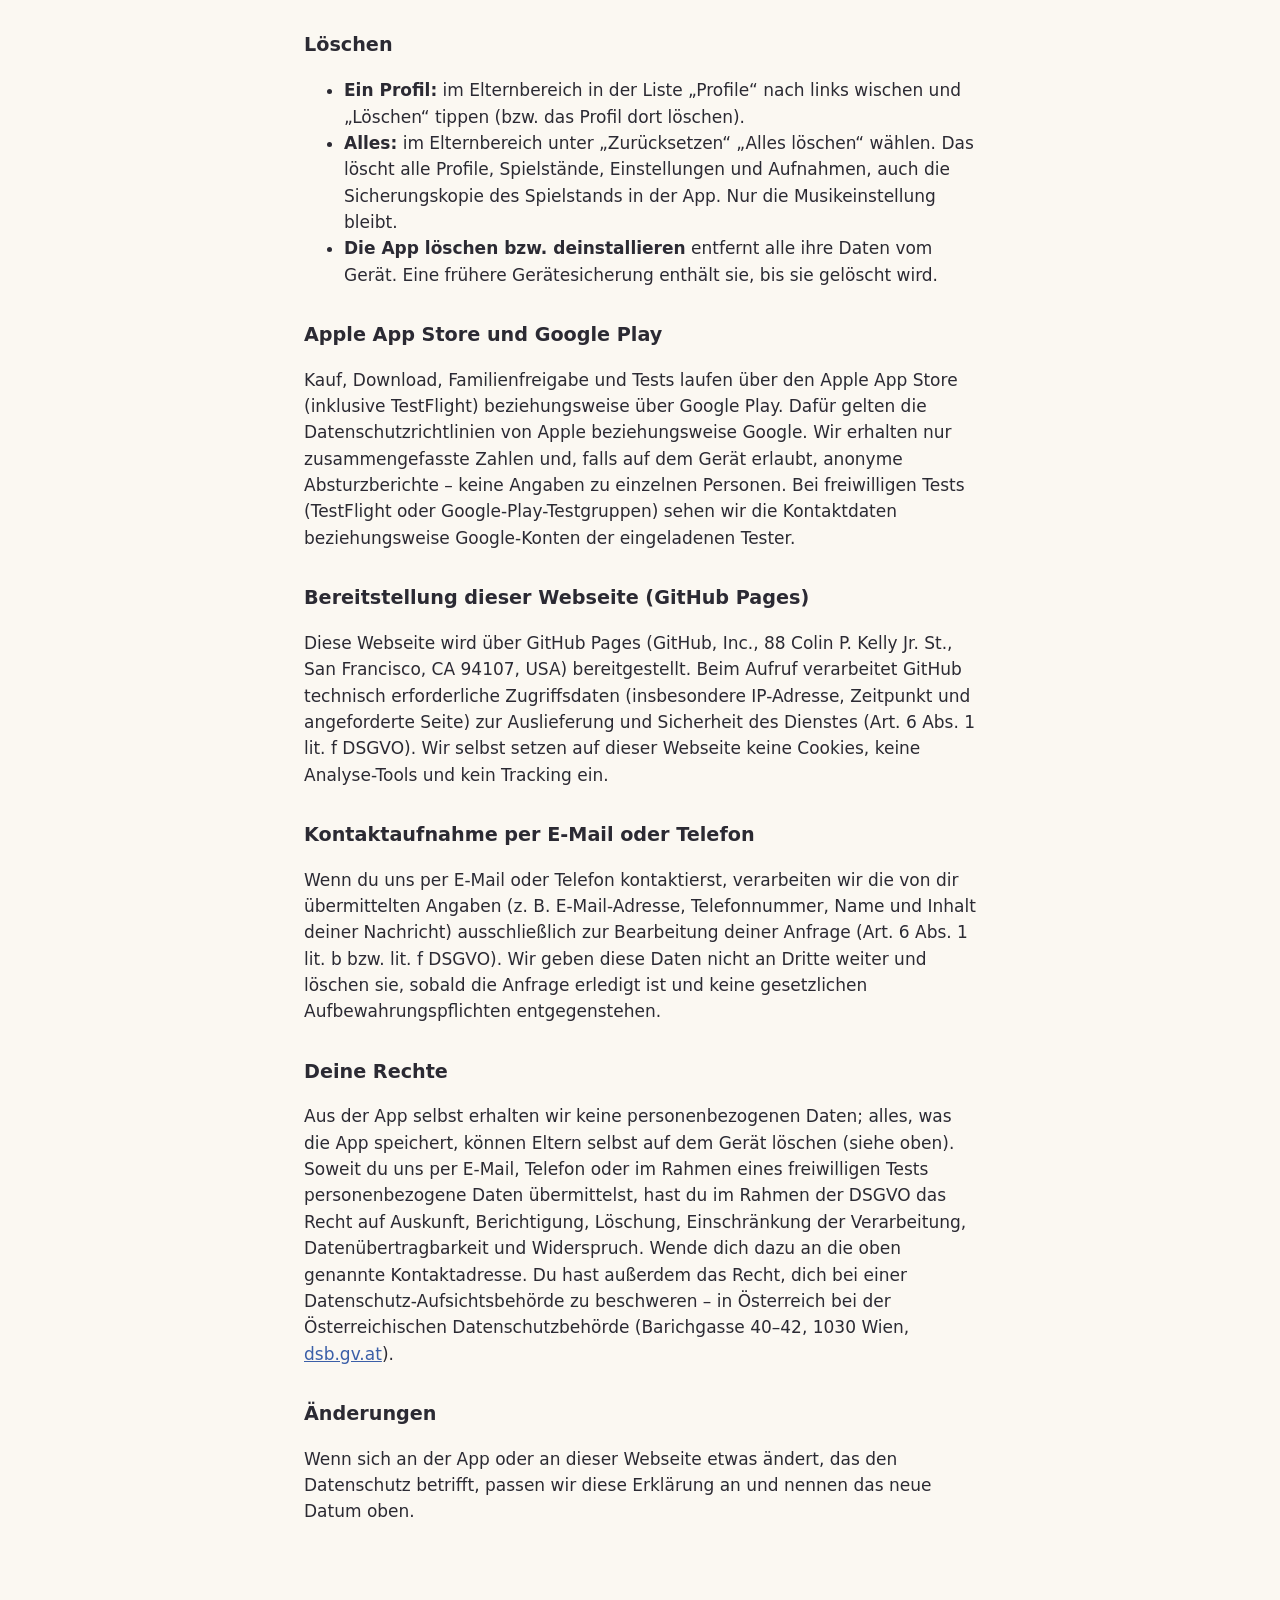
==== commit 07ccad0c: "Anschrift, Impressum sowie GitHub-Pages- und Support-Datenschutzhinweise ergänzen" ====
--- a/datenschutz.html
+++ b/datenschutz.html
@@ -8,7 +8,7 @@
 </head>
 <body>
 <main>
-<p><a href="./">Wollmond</a> · <a href="support.html">Hilfe und Kontakt</a></p>
+<p><a href="./">Wollmond</a> · <a href="support.html">Hilfe und Kontakt</a> · <a href="impressum.html">Impressum</a></p>
 <h1>Datenschutzerklärung für Wollmond</h1>
 <p>Stand: 23. November 2026</p>
 
@@ -17,6 +17,8 @@
 
 <h2>Verantwortlicher</h2>
 <p>Stephan Klaus<br>
+Rudolf-Virchow-Straße 12/507<br>
+1210 Wien, Österreich<br>
 E-Mail: <span class="k-mail"><noscript>support (at) akilae (punkt) at</noscript></span><br>
 Telefon: <span class="k-tel"><noscript>+43&nbsp;677&nbsp;&middot;&nbsp;6368&nbsp;&middot;&nbsp;3013</noscript></span></p>
 
@@ -76,11 +78,17 @@
 <h2>Apple App Store und Google Play</h2>
 <p>Kauf, Download, Familienfreigabe und Tests laufen über den Apple App Store (inklusive TestFlight) beziehungsweise über Google Play. Dafür gelten die Datenschutzrichtlinien von Apple beziehungsweise Google. Wir erhalten nur zusammengefasste Zahlen und, falls auf dem Gerät erlaubt, anonyme Absturzberichte – keine Angaben zu einzelnen Personen. Bei freiwilligen Tests (TestFlight oder Google-Play-Testgruppen) sehen wir die Kontaktdaten beziehungsweise Google-Konten der eingeladenen Tester.</p>
 
+<h2>Bereitstellung dieser Webseite (GitHub Pages)</h2>
+<p>Diese Webseite wird über GitHub Pages (GitHub, Inc., 88 Colin P. Kelly Jr. St., San Francisco, CA 94107, USA) bereitgestellt. Beim Aufruf verarbeitet GitHub technisch erforderliche Zugriffsdaten (insbesondere IP-Adresse, Zeitpunkt und angeforderte Seite) zur Auslieferung und Sicherheit des Dienstes (Art. 6 Abs. 1 lit. f DSGVO). Wir selbst setzen auf dieser Webseite keine Cookies, keine Analyse-Tools und kein Tracking ein.</p>
+
+<h2>Kontaktaufnahme per E-Mail oder Telefon</h2>
+<p>Wenn du uns per E-Mail oder Telefon kontaktierst, verarbeiten wir die von dir übermittelten Angaben (z. B. E-Mail-Adresse, Telefonnummer, Name und Inhalt deiner Nachricht) ausschließlich zur Bearbeitung deiner Anfrage (Art. 6 Abs. 1 lit. b bzw. lit. f DSGVO). Wir geben diese Daten nicht an Dritte weiter und löschen sie, sobald die Anfrage erledigt ist und keine gesetzlichen Aufbewahrungspflichten entgegenstehen.</p>
+
 <h2>Deine Rechte</h2>
-<p>Da wir keine personenbezogenen Daten aus der App erhalten, liegen bei uns keine Daten, über die wir Auskunft geben, die wir berichtigen oder löschen könnten. Alles, was die App speichert, können Eltern selbst auf dem Gerät löschen (siehe oben). Für Fragen zum Datenschutz erreichst du uns unter der oben genannten Adresse. Du hast außerdem das Recht, dich bei einer Datenschutz-Aufsichtsbehörde zu beschweren, in Österreich bei der Datenschutzbehörde.</p>
+<p>Aus der App selbst erhalten wir keine personenbezogenen Daten; alles, was die App speichert, können Eltern selbst auf dem Gerät löschen (siehe oben). Soweit du uns per E-Mail, Telefon oder im Rahmen eines freiwilligen Tests personenbezogene Daten übermittelst, hast du im Rahmen der DSGVO das Recht auf Auskunft, Berichtigung, Löschung, Einschränkung der Verarbeitung, Datenübertragbarkeit und Widerspruch. Wende dich dazu an die oben genannte Kontaktadresse. Du hast außerdem das Recht, dich bei einer Datenschutz-Aufsichtsbehörde zu beschweren – in Österreich bei der Österreichischen Datenschutzbehörde (Barichgasse 40–42, 1030 Wien, <a href="https://www.dsb.gv.at/">dsb.gv.at</a>).</p>
 
 <h2>Änderungen</h2>
-<p>Wenn sich an der App etwas ändert, das den Datenschutz betrifft, passen wir diese Erklärung an und nennen das neue Datum oben.</p>
+<p>Wenn sich an der App oder an dieser Webseite etwas ändert, das den Datenschutz betrifft, passen wir diese Erklärung an und nennen das neue Datum oben.</p>
 </main>
 <script src="kontakt.js" defer></script>
 </body>
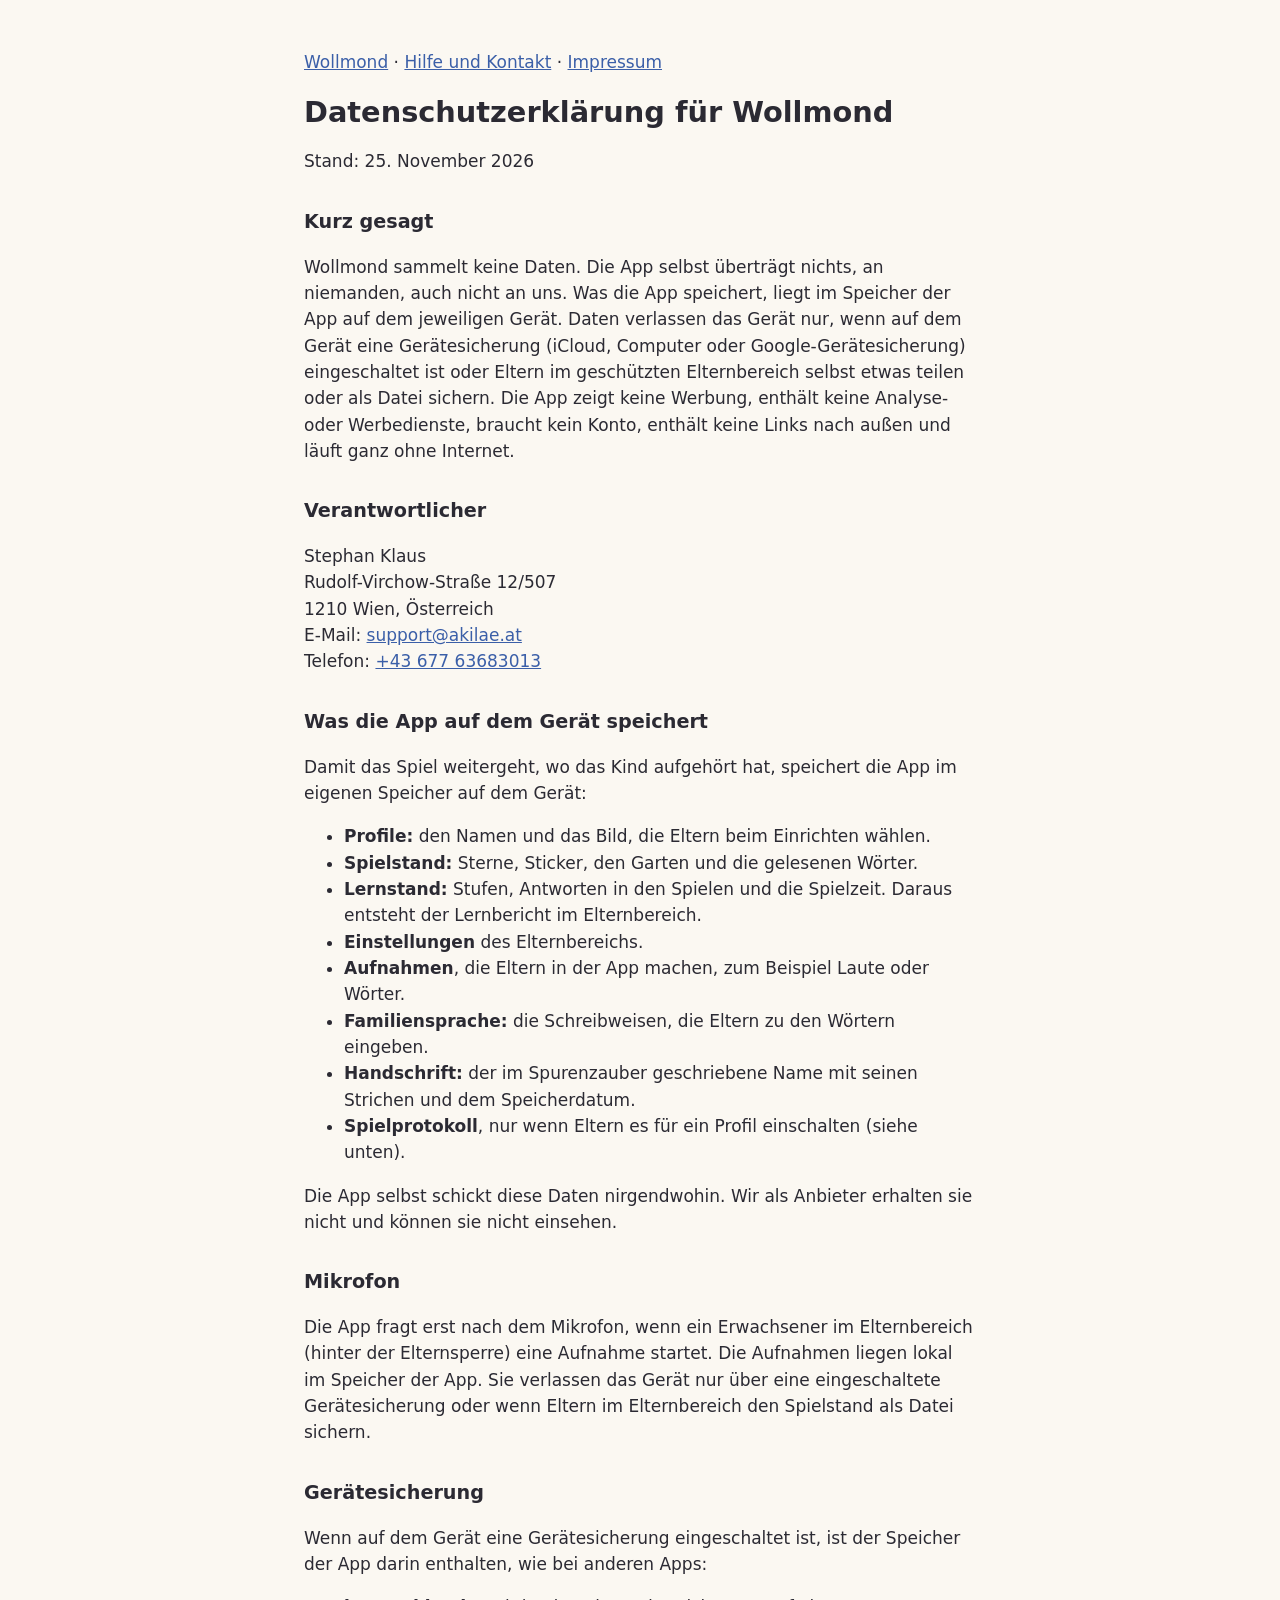
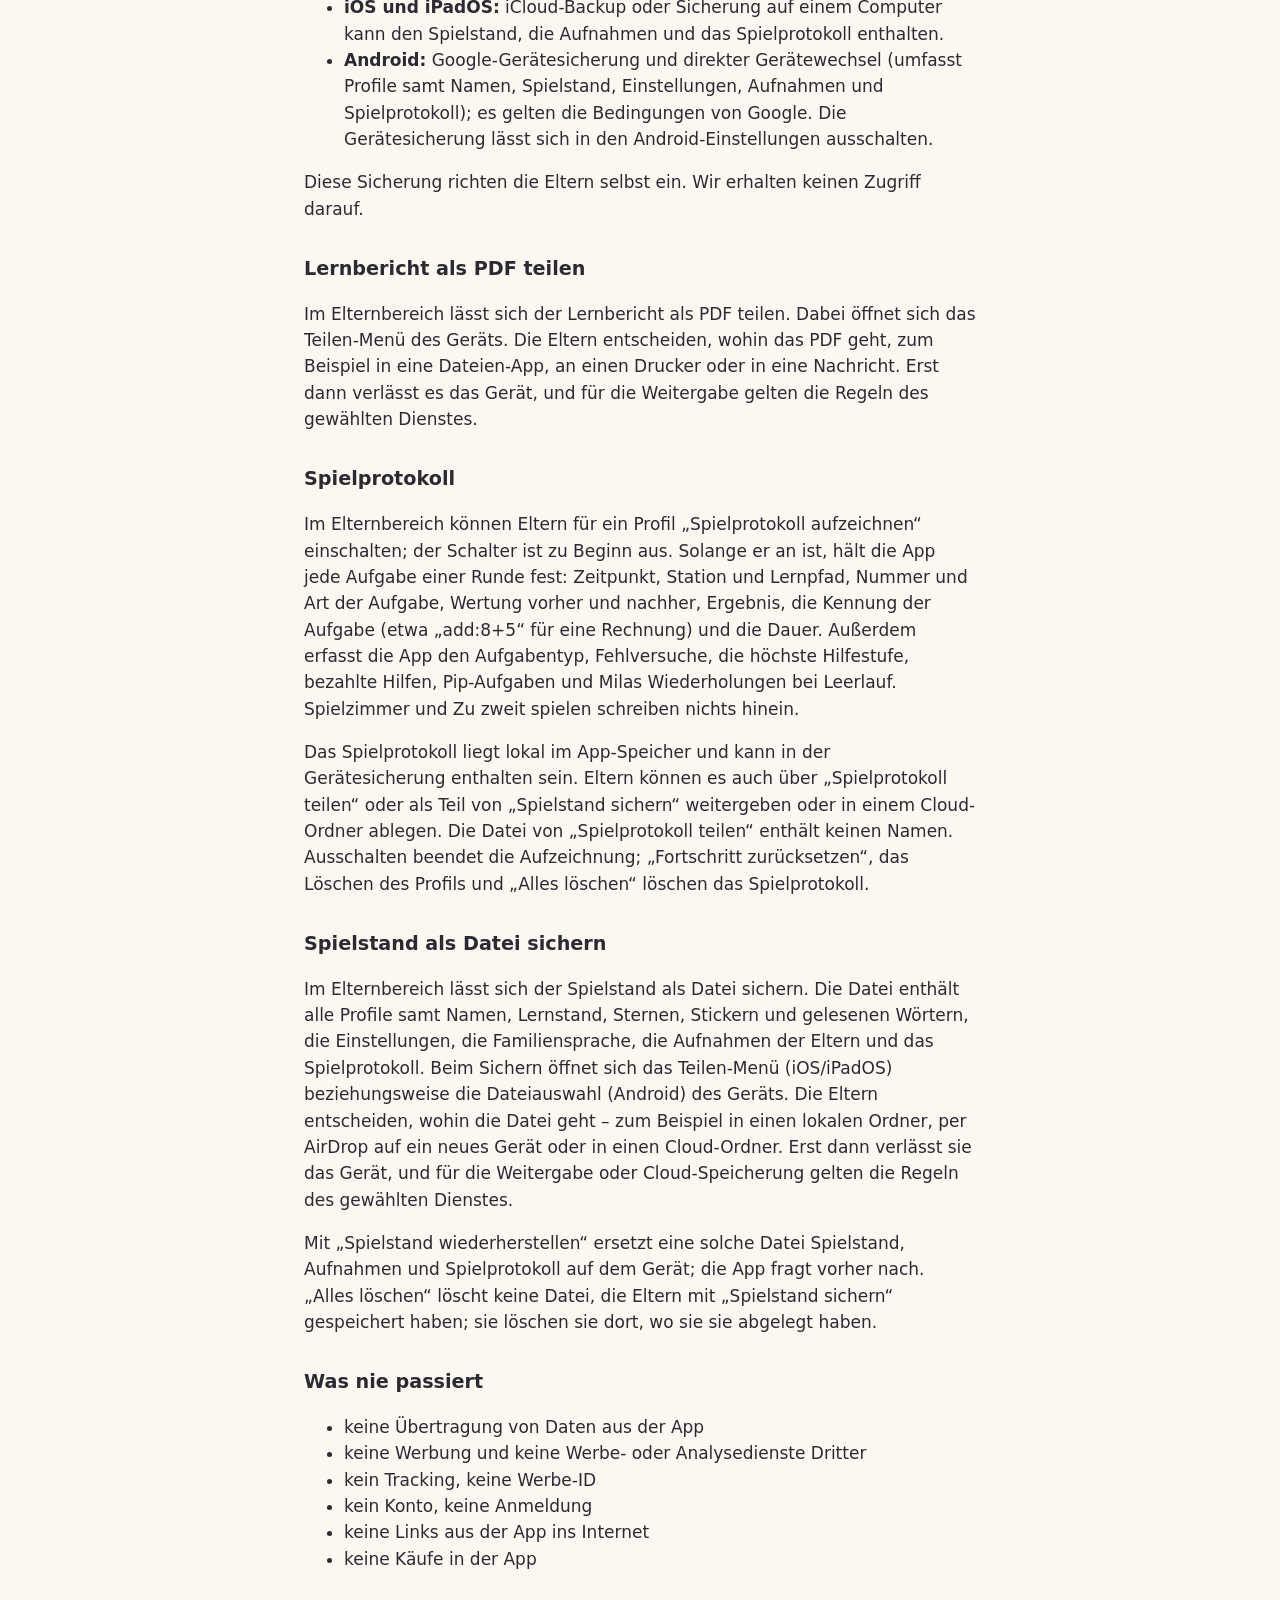
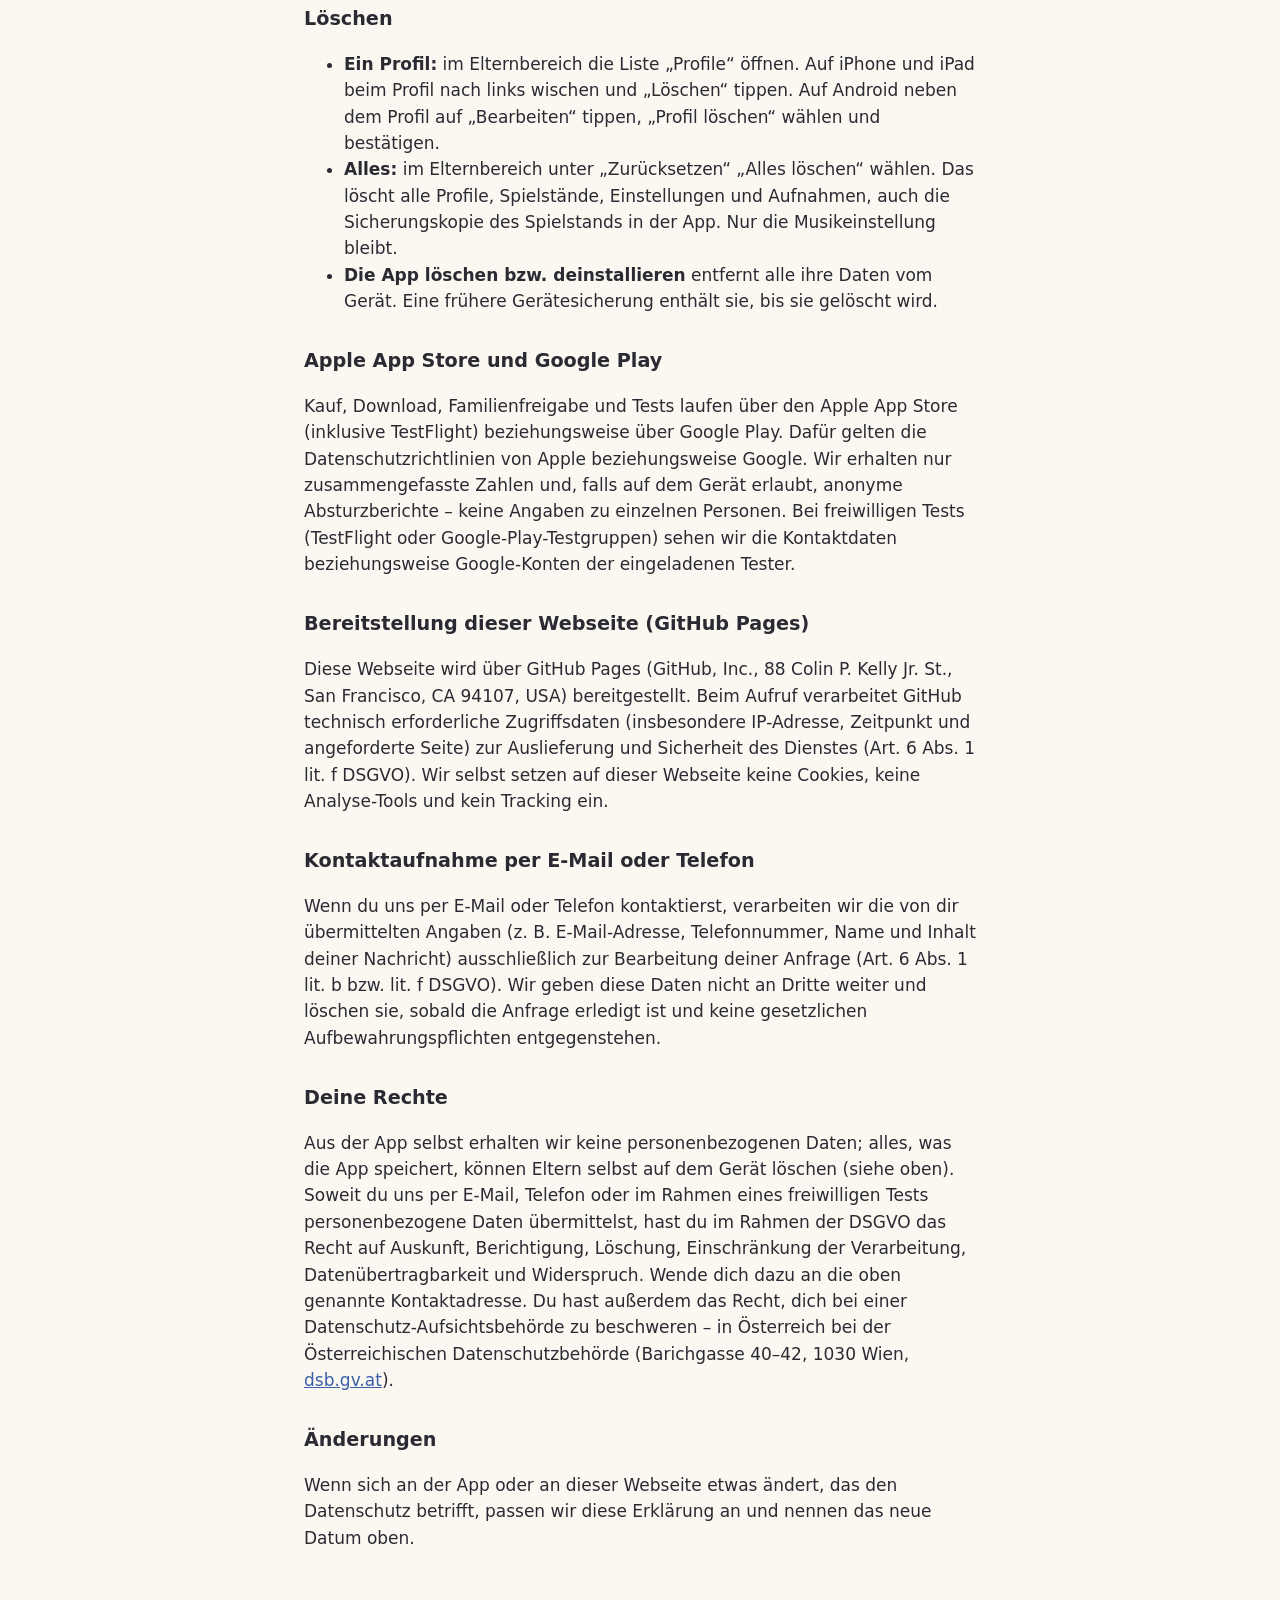
==== commit 69905959: "Löschwege für Android und iOS sowie Geräte-Backups im Spielprotokoll erklären" ====
--- a/datenschutz.html
+++ b/datenschutz.html
@@ -10,7 +10,7 @@
 <main>
 <p><a href="./">Wollmond</a> · <a href="support.html">Hilfe und Kontakt</a> · <a href="impressum.html">Impressum</a></p>
 <h1>Datenschutzerklärung für Wollmond</h1>
-<p>Stand: 23. November 2026</p>
+<p>Stand: 25. November 2026</p>
 
 <h2>Kurz gesagt</h2>
 <p>Wollmond sammelt keine Daten. Die App selbst überträgt nichts, an niemanden, auch nicht an uns. Was die App speichert, liegt im Speicher der App auf dem jeweiligen Gerät. Daten verlassen das Gerät nur, wenn auf dem Gerät eine Gerätesicherung (iCloud, Computer oder Google-Gerätesicherung) eingeschaltet ist oder Eltern im geschützten Elternbereich selbst etwas teilen oder als Datei sichern. Die App zeigt keine Werbung, enthält keine Analyse- oder Werbedienste, braucht kein Konto, enthält keine Links nach außen und läuft ganz ohne Internet.</p>
@@ -42,7 +42,7 @@
 <h2>Gerätesicherung</h2>
 <p>Wenn auf dem Gerät eine Gerätesicherung eingeschaltet ist, ist der Speicher der App darin enthalten, wie bei anderen Apps:</p>
 <ul>
-<li><strong>iOS und iPadOS:</strong> iCloud-Backup oder Sicherung auf einem Computer; es gelten die Bedingungen von Apple bzw. des verwendeten Computers.</li>
+<li><strong>iOS und iPadOS:</strong> iCloud-Backup oder Sicherung auf einem Computer kann den Spielstand, die Aufnahmen und das Spielprotokoll enthalten.</li>
 <li><strong>Android:</strong> Google-Gerätesicherung und direkter Gerätewechsel (umfasst Profile samt Namen, Spielstand, Einstellungen, Aufnahmen und Spielprotokoll); es gelten die Bedingungen von Google. Die Gerätesicherung lässt sich in den Android-Einstellungen ausschalten.</li>
 </ul>
 <p>Diese Sicherung richten die Eltern selbst ein. Wir erhalten keinen Zugriff darauf.</p>
@@ -52,7 +52,7 @@
 
 <h2>Spielprotokoll</h2>
 <p>Im Elternbereich können Eltern für ein Profil „Spielprotokoll aufzeichnen“ einschalten; der Schalter ist zu Beginn aus. Solange er an ist, hält die App jede Aufgabe einer Runde fest: Zeitpunkt, Station und Lernpfad, Nummer und Art der Aufgabe, Wertung vorher und nachher, Ergebnis, die Kennung der Aufgabe (etwa „add:8+5“ für eine Rechnung) und die Dauer. Außerdem erfasst die App den Aufgabentyp, Fehlversuche, die höchste Hilfestufe, bezahlte Hilfen, Pip-Aufgaben und Milas Wiederholungen bei Leerlauf. Spielzimmer und Zu zweit spielen schreiben nichts hinein.</p>
-<p>Das Spielprotokoll bleibt lokal im App-Speicher (sowie gegebenenfalls in der Gerätesicherung). Erst wenn die Eltern „Spielprotokoll teilen“ oder „Spielstand sichern“ wählen und die Datei weitergeben oder in einem Cloud-Ordner ablegen, verlässt es das Gerät. Die Datei von „Spielprotokoll teilen“ enthält keinen Namen. Ausschalten beendet die Aufzeichnung; „Fortschritt zurücksetzen“, das Löschen des Profils und „Alles löschen“ löschen das Spielprotokoll.</p>
+<p>Das Spielprotokoll liegt lokal im App-Speicher und kann in der Gerätesicherung enthalten sein. Eltern können es auch über „Spielprotokoll teilen“ oder als Teil von „Spielstand sichern“ weitergeben oder in einem Cloud-Ordner ablegen. Die Datei von „Spielprotokoll teilen“ enthält keinen Namen. Ausschalten beendet die Aufzeichnung; „Fortschritt zurücksetzen“, das Löschen des Profils und „Alles löschen“ löschen das Spielprotokoll.</p>
 
 <h2>Spielstand als Datei sichern</h2>
 <p>Im Elternbereich lässt sich der Spielstand als Datei sichern. Die Datei enthält alle Profile samt Namen, Lernstand, Sternen, Stickern und gelesenen Wörtern, die Einstellungen, die Familiensprache, die Aufnahmen der Eltern und das Spielprotokoll. Beim Sichern öffnet sich das Teilen-Menü (iOS/iPadOS) beziehungsweise die Dateiauswahl (Android) des Geräts. Die Eltern entscheiden, wohin die Datei geht – zum Beispiel in einen lokalen Ordner, per AirDrop auf ein neues Gerät oder in einen Cloud-Ordner. Erst dann verlässt sie das Gerät, und für die Weitergabe oder Cloud-Speicherung gelten die Regeln des gewählten Dienstes.</p>
@@ -70,7 +70,7 @@
 
 <h2>Löschen</h2>
 <ul>
-<li><strong>Ein Profil:</strong> im Elternbereich in der Liste „Profile“ nach links wischen und „Löschen“ tippen (bzw. das Profil dort löschen).</li>
+<li><strong>Ein Profil:</strong> im Elternbereich die Liste „Profile“ öffnen. Auf iPhone und iPad beim Profil nach links wischen und „Löschen“ tippen. Auf Android neben dem Profil auf „Bearbeiten“ tippen, „Profil löschen“ wählen und bestätigen.</li>
 <li><strong>Alles:</strong> im Elternbereich unter „Zurücksetzen“ „Alles löschen“ wählen. Das löscht alle Profile, Spielstände, Einstellungen und Aufnahmen, auch die Sicherungskopie des Spielstands in der App. Nur die Musikeinstellung bleibt.</li>
 <li><strong>Die App löschen bzw. deinstallieren</strong> entfernt alle ihre Daten vom Gerät. Eine frühere Gerätesicherung enthält sie, bis sie gelöscht wird.</li>
 </ul>
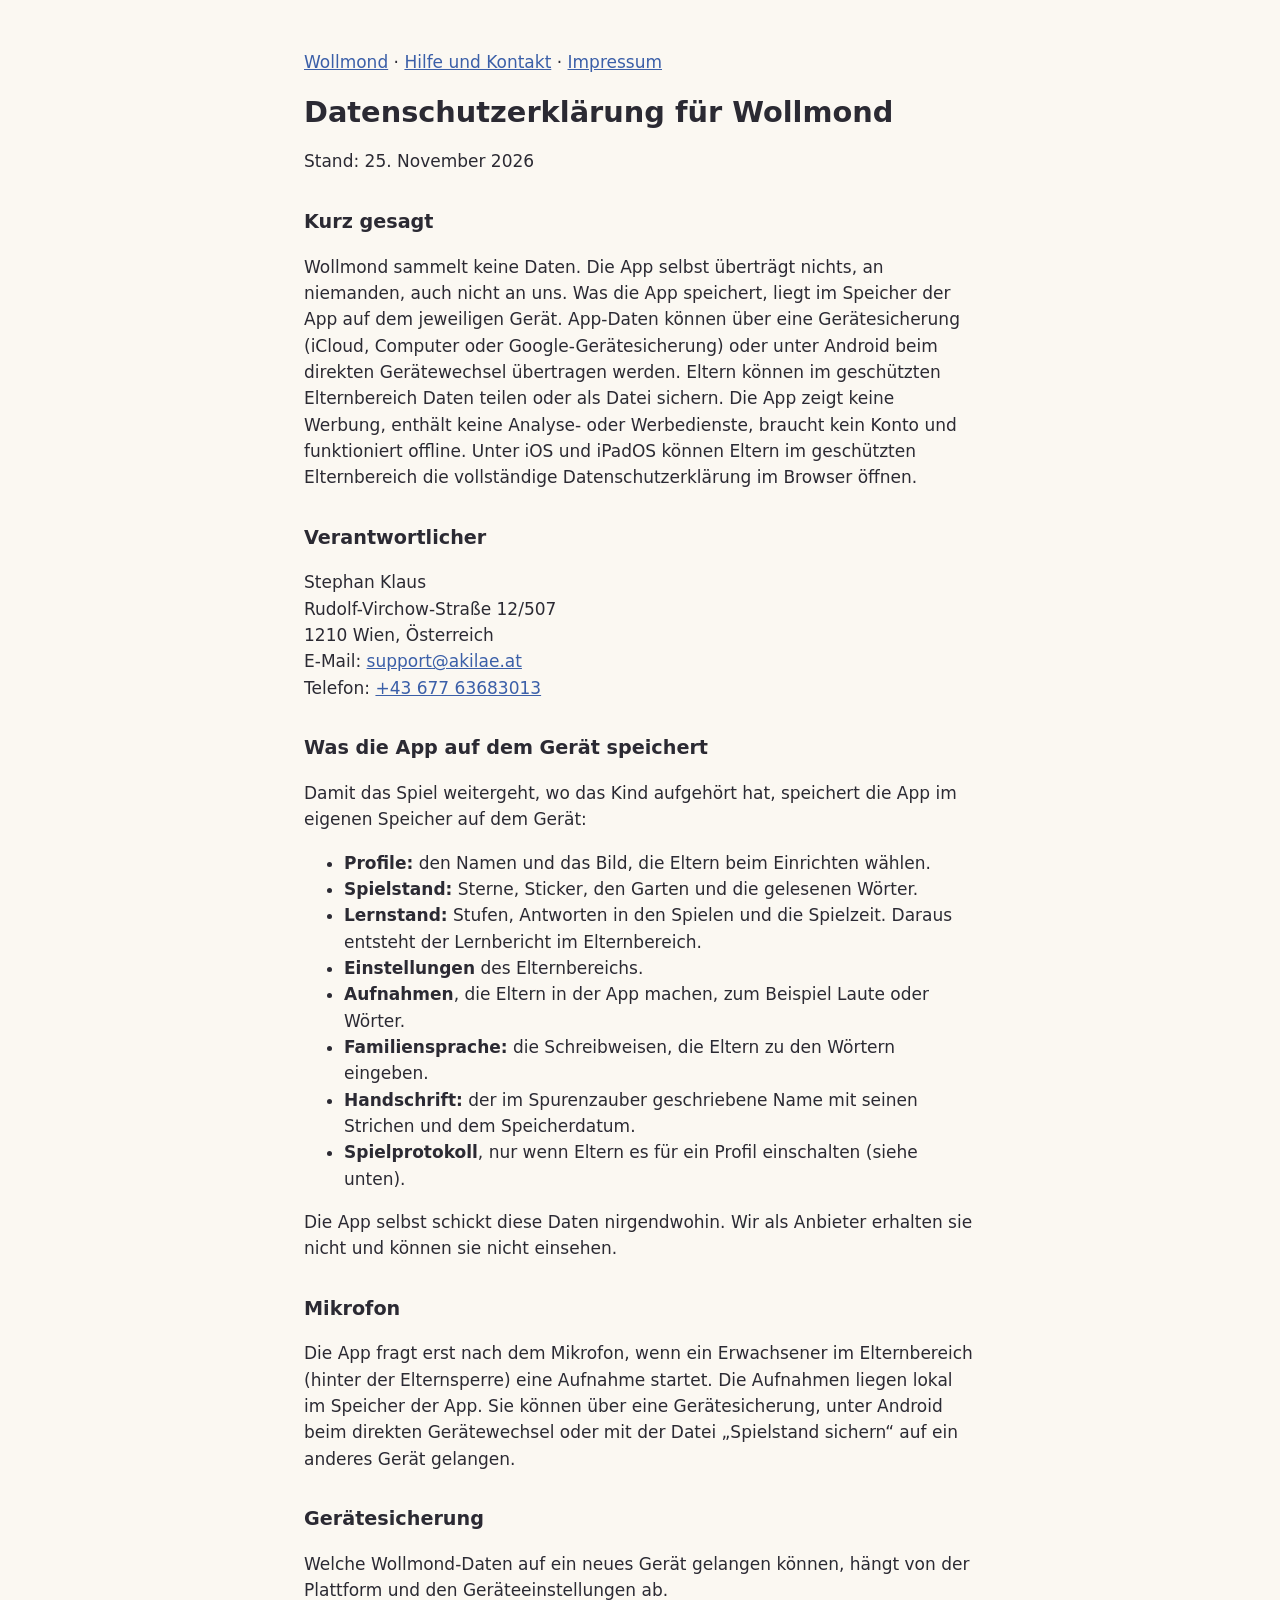
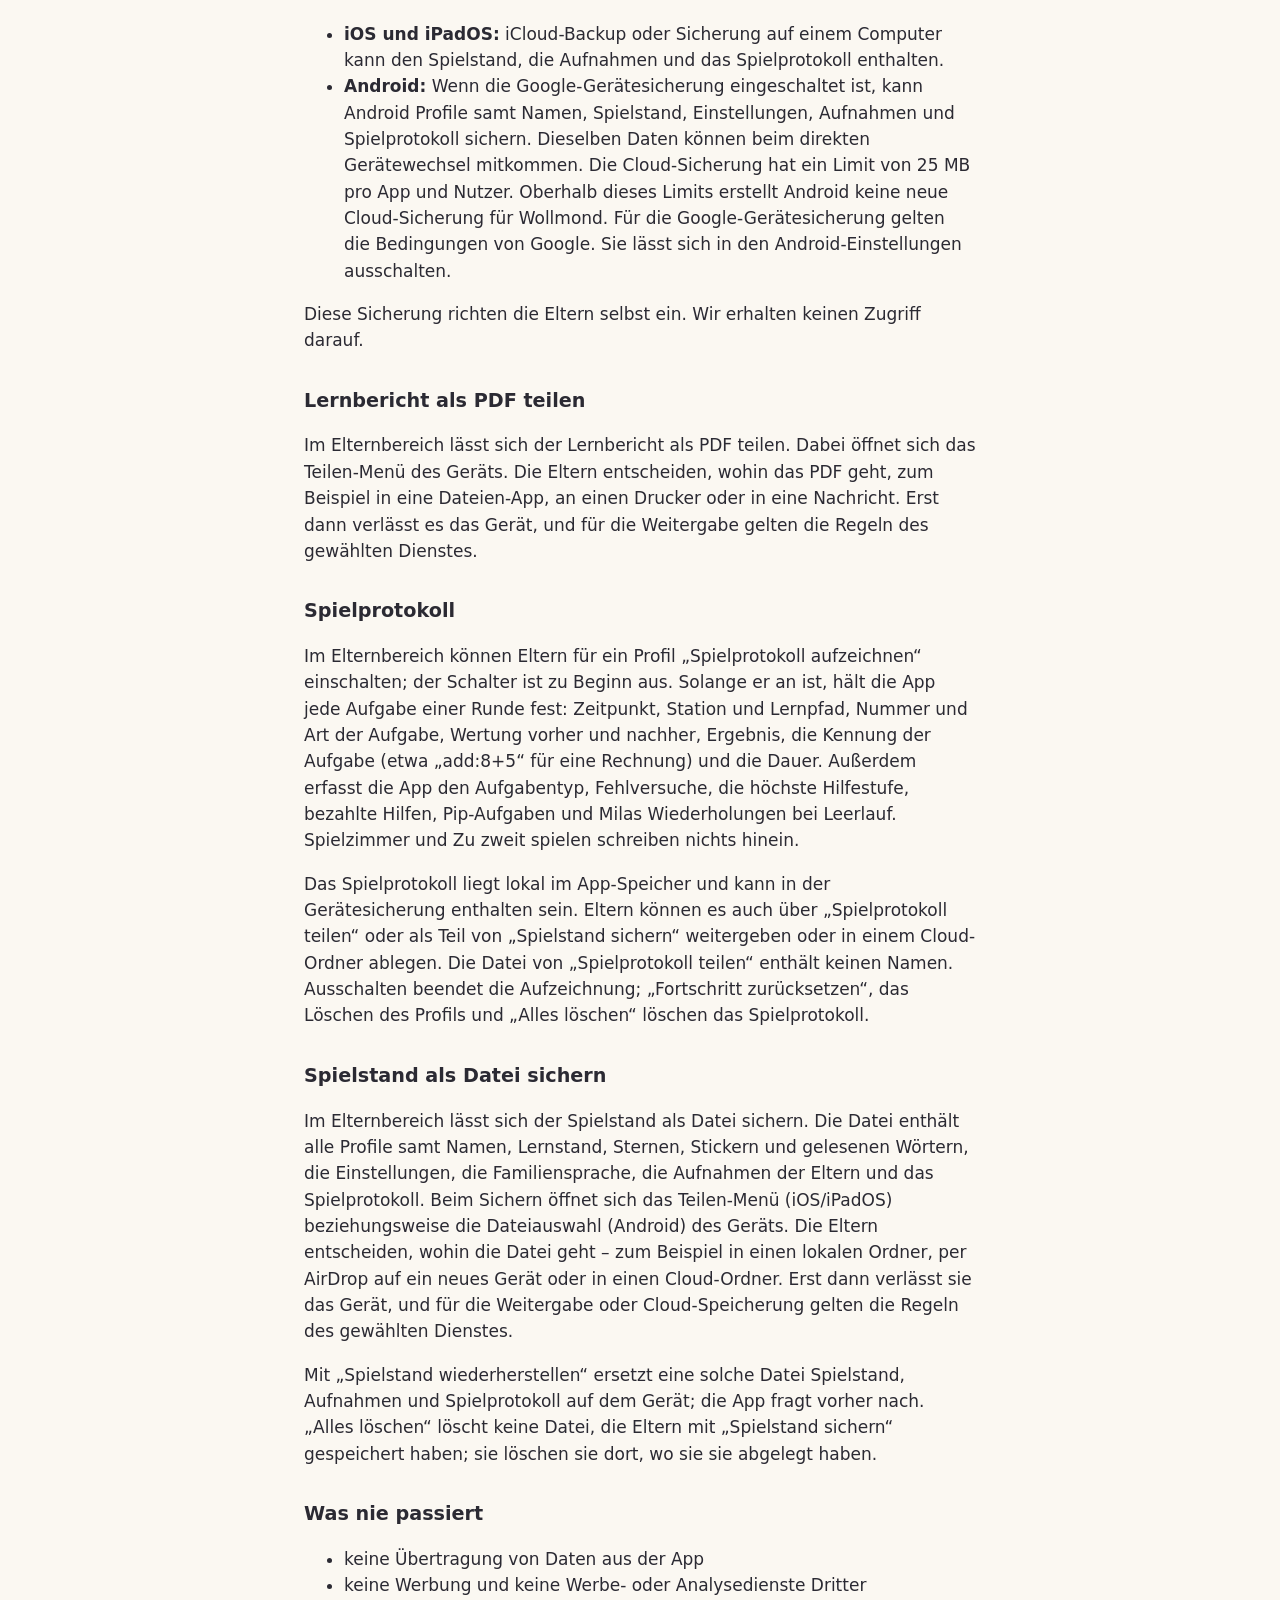
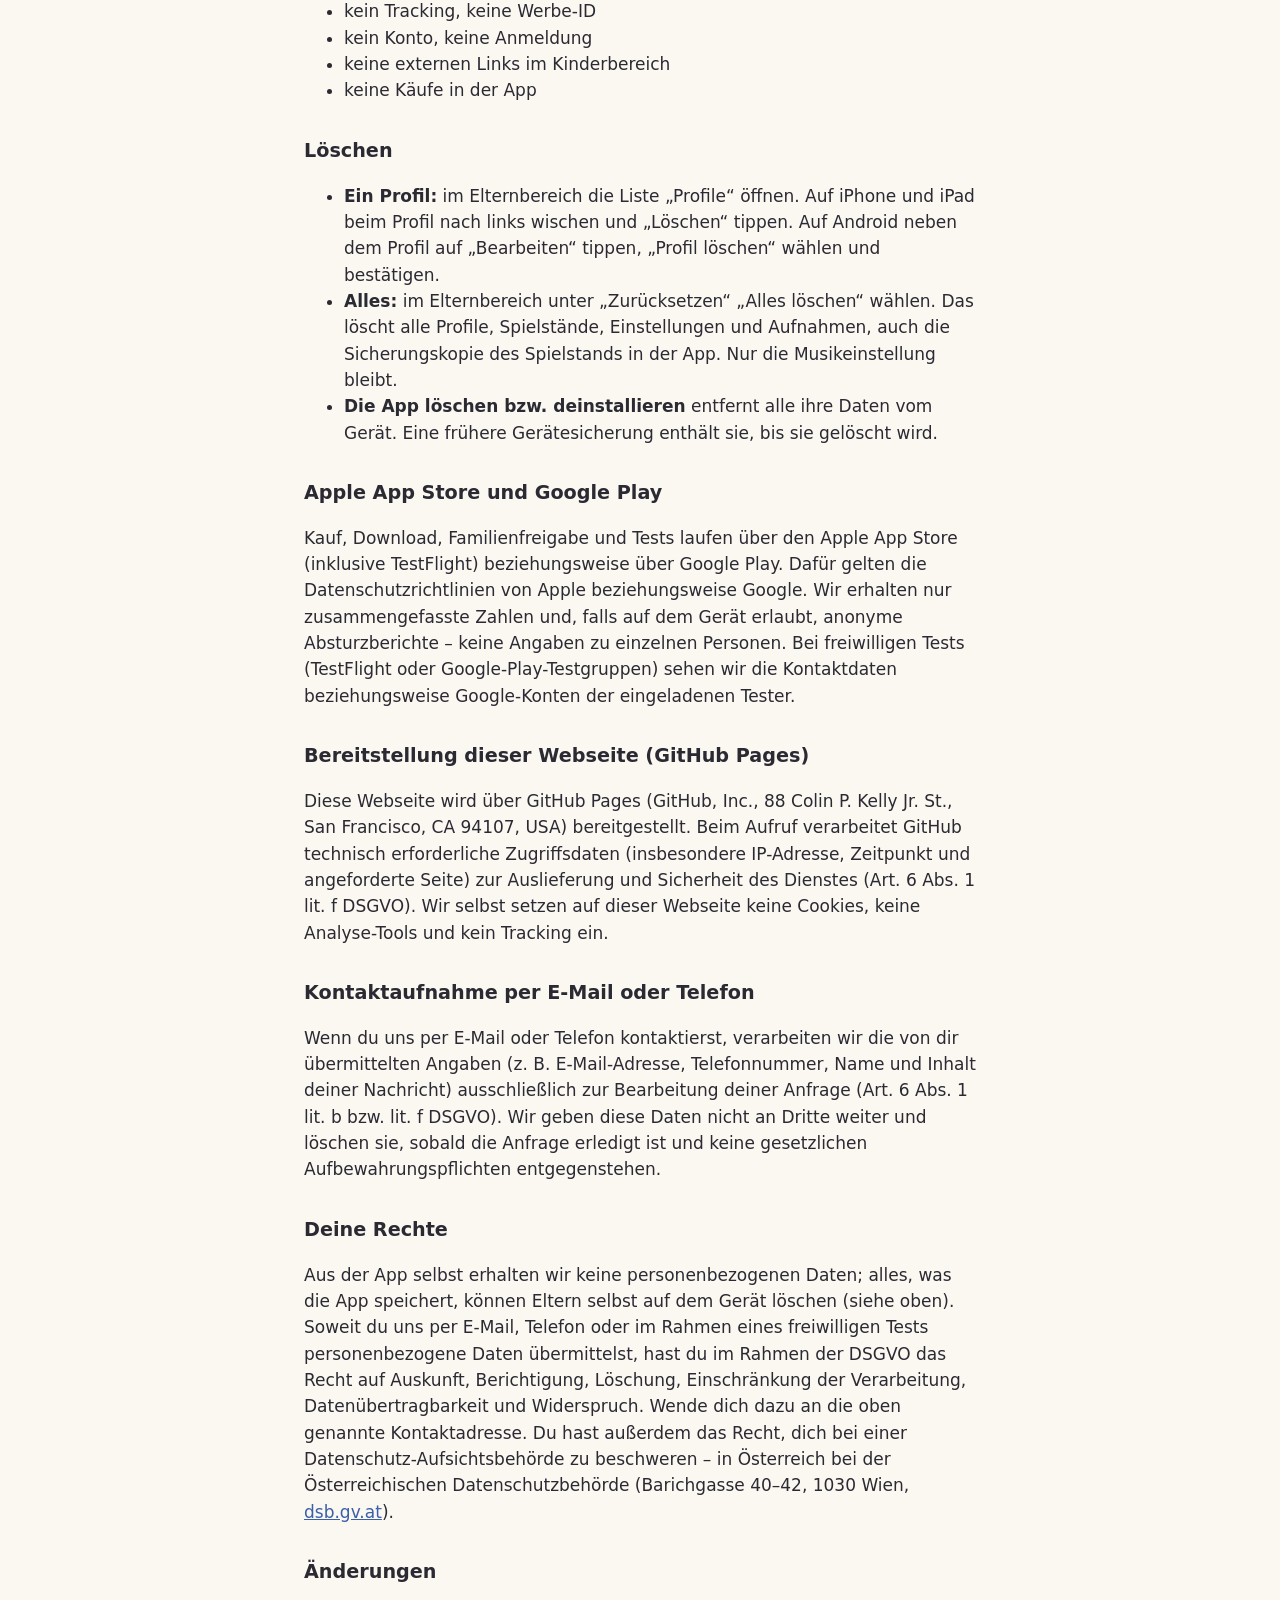
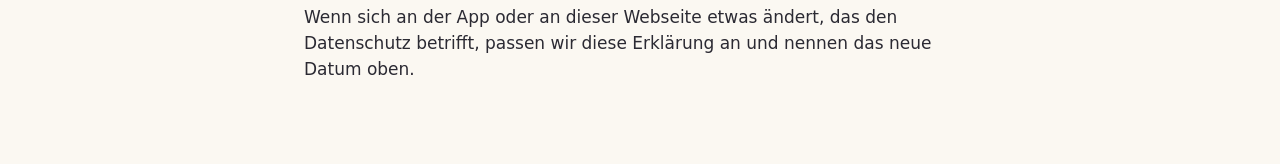
==== commit 469ba780: "Datenschutzlink für Eltern und Android-Gerätesicherung erklären" ====
--- a/datenschutz.html
+++ b/datenschutz.html
@@ -13,7 +13,7 @@
 <p>Stand: 25. November 2026</p>
 
 <h2>Kurz gesagt</h2>
-<p>Wollmond sammelt keine Daten. Die App selbst überträgt nichts, an niemanden, auch nicht an uns. Was die App speichert, liegt im Speicher der App auf dem jeweiligen Gerät. Daten verlassen das Gerät nur, wenn auf dem Gerät eine Gerätesicherung (iCloud, Computer oder Google-Gerätesicherung) eingeschaltet ist oder Eltern im geschützten Elternbereich selbst etwas teilen oder als Datei sichern. Die App zeigt keine Werbung, enthält keine Analyse- oder Werbedienste, braucht kein Konto, enthält keine Links nach außen und läuft ganz ohne Internet.</p>
+<p>Wollmond sammelt keine Daten. Die App selbst überträgt nichts, an niemanden, auch nicht an uns. Was die App speichert, liegt im Speicher der App auf dem jeweiligen Gerät. App-Daten können über eine Gerätesicherung (iCloud, Computer oder Google-Gerätesicherung) oder unter Android beim direkten Gerätewechsel übertragen werden. Eltern können im geschützten Elternbereich Daten teilen oder als Datei sichern. Die App zeigt keine Werbung, enthält keine Analyse- oder Werbedienste, braucht kein Konto und funktioniert offline. Unter iOS und iPadOS können Eltern im geschützten Elternbereich die vollständige Datenschutzerklärung im Browser öffnen.</p>
 
 <h2>Verantwortlicher</h2>
 <p>Stephan Klaus<br>
@@ -37,13 +37,13 @@
 <p>Die App selbst schickt diese Daten nirgendwohin. Wir als Anbieter erhalten sie nicht und können sie nicht einsehen.</p>
 
 <h2>Mikrofon</h2>
-<p>Die App fragt erst nach dem Mikrofon, wenn ein Erwachsener im Elternbereich (hinter der Elternsperre) eine Aufnahme startet. Die Aufnahmen liegen lokal im Speicher der App. Sie verlassen das Gerät nur über eine eingeschaltete Gerätesicherung oder wenn Eltern im Elternbereich den Spielstand als Datei sichern.</p>
+<p>Die App fragt erst nach dem Mikrofon, wenn ein Erwachsener im Elternbereich (hinter der Elternsperre) eine Aufnahme startet. Die Aufnahmen liegen lokal im Speicher der App. Sie können über eine Gerätesicherung, unter Android beim direkten Gerätewechsel oder mit der Datei „Spielstand sichern“ auf ein anderes Gerät gelangen.</p>
 
 <h2>Gerätesicherung</h2>
-<p>Wenn auf dem Gerät eine Gerätesicherung eingeschaltet ist, ist der Speicher der App darin enthalten, wie bei anderen Apps:</p>
+<p>Welche Wollmond-Daten auf ein neues Gerät gelangen können, hängt von der Plattform und den Geräteeinstellungen ab.</p>
 <ul>
 <li><strong>iOS und iPadOS:</strong> iCloud-Backup oder Sicherung auf einem Computer kann den Spielstand, die Aufnahmen und das Spielprotokoll enthalten.</li>
-<li><strong>Android:</strong> Google-Gerätesicherung und direkter Gerätewechsel (umfasst Profile samt Namen, Spielstand, Einstellungen, Aufnahmen und Spielprotokoll); es gelten die Bedingungen von Google. Die Gerätesicherung lässt sich in den Android-Einstellungen ausschalten.</li>
+<li><strong>Android:</strong> Wenn die Google-Gerätesicherung eingeschaltet ist, kann Android Profile samt Namen, Spielstand, Einstellungen, Aufnahmen und Spielprotokoll sichern. Dieselben Daten können beim direkten Gerätewechsel mitkommen. Die Cloud-Sicherung hat ein Limit von 25 MB pro App und Nutzer. Oberhalb dieses Limits erstellt Android keine neue Cloud-Sicherung für Wollmond. Für die Google-Gerätesicherung gelten die Bedingungen von Google. Sie lässt sich in den Android-Einstellungen ausschalten.</li>
 </ul>
 <p>Diese Sicherung richten die Eltern selbst ein. Wir erhalten keinen Zugriff darauf.</p>
 
@@ -64,7 +64,7 @@
 <li>keine Werbung und keine Werbe- oder Analysedienste Dritter</li>
 <li>kein Tracking, keine Werbe-ID</li>
 <li>kein Konto, keine Anmeldung</li>
-<li>keine Links aus der App ins Internet</li>
+<li>keine externen Links im Kinderbereich</li>
 <li>keine Käufe in der App</li>
 </ul>
 
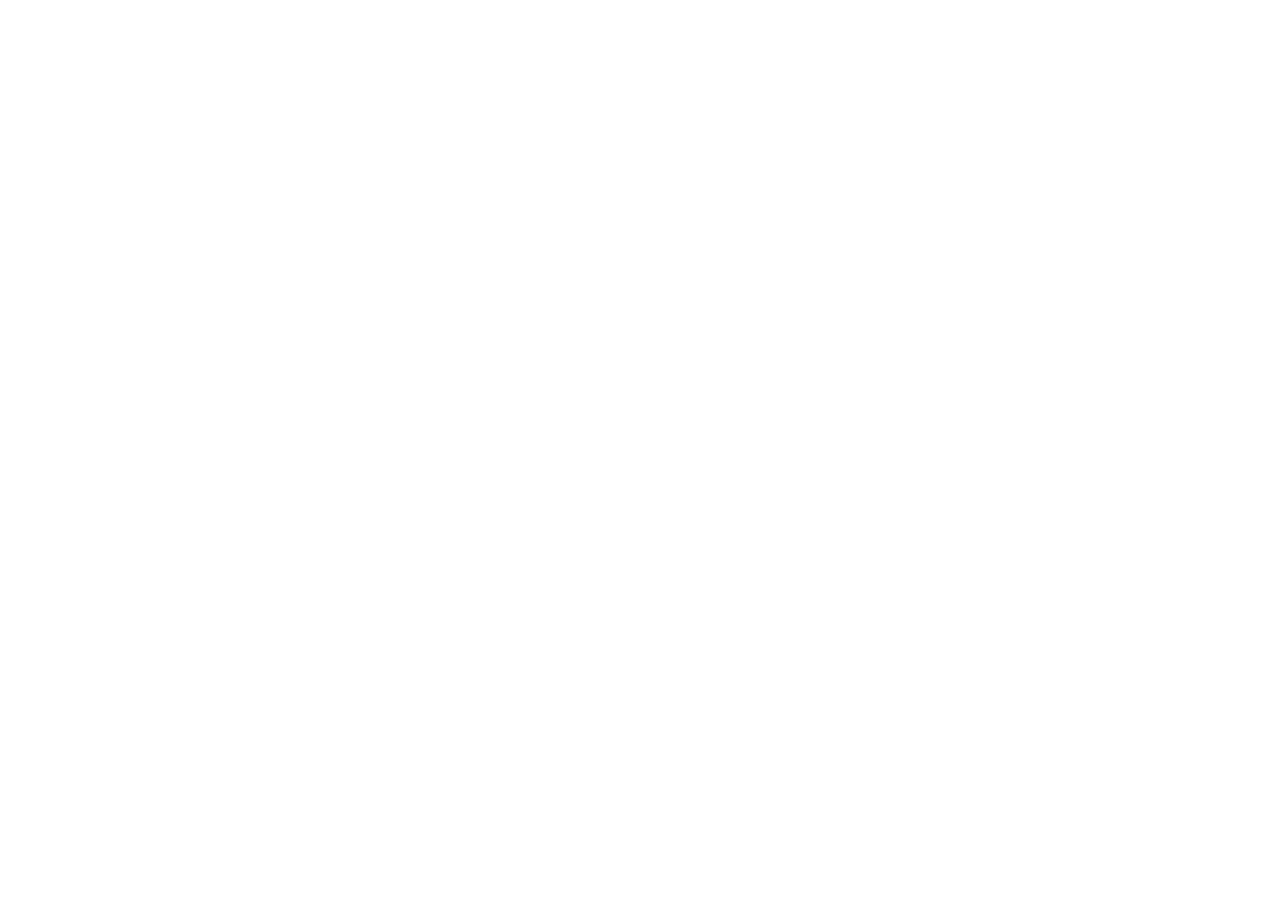
==== commit e56139ec: "Bisherige Wollmond-Adressen seitengenau auf wollmond.eu weiterleiten" ====
--- a/datenschutz.html
+++ b/datenschutz.html
@@ -1,95 +1,12 @@
 <!doctype html>
 <html lang="de">
 <head>
-<meta charset="utf-8">
-<meta name="viewport" content="width=device-width, initial-scale=1">
-<title>Datenschutzerklärung – Wollmond</title>
-<link rel="stylesheet" href="style.css">
+  <meta charset="utf-8">
+  <title>Datenschutzerklärung – Wollmond</title>
+  <meta http-equiv="refresh" content="0; url=https://wollmond.eu/datenschutz.html">
+  <link rel="canonical" href="https://wollmond.eu/datenschutz.html">
 </head>
 <body>
-<main>
-<p><a href="./">Wollmond</a> · <a href="support.html">Hilfe und Kontakt</a> · <a href="impressum.html">Impressum</a></p>
-<h1>Datenschutzerklärung für Wollmond</h1>
-<p>Stand: 25. November 2026</p>
-
-<h2>Kurz gesagt</h2>
-<p>Wollmond sammelt keine Daten. Die App selbst überträgt nichts, an niemanden, auch nicht an uns. Was die App speichert, liegt im Speicher der App auf dem jeweiligen Gerät. App-Daten können über eine Gerätesicherung (iCloud, Computer oder Google-Gerätesicherung) oder unter Android beim direkten Gerätewechsel übertragen werden. Eltern können im geschützten Elternbereich Daten teilen oder als Datei sichern. Die App zeigt keine Werbung, enthält keine Analyse- oder Werbedienste, braucht kein Konto und funktioniert offline. Unter iOS und iPadOS können Eltern im geschützten Elternbereich die vollständige Datenschutzerklärung im Browser öffnen.</p>
-
-<h2>Verantwortlicher</h2>
-<p>Stephan Klaus<br>
-Rudolf-Virchow-Straße 12/507<br>
-1210 Wien, Österreich<br>
-E-Mail: <span class="k-mail"><noscript>support (at) akilae (punkt) at</noscript></span><br>
-Telefon: <span class="k-tel"><noscript>+43&nbsp;677&nbsp;&middot;&nbsp;6368&nbsp;&middot;&nbsp;3013</noscript></span></p>
-
-<h2>Was die App auf dem Gerät speichert</h2>
-<p>Damit das Spiel weitergeht, wo das Kind aufgehört hat, speichert die App im eigenen Speicher auf dem Gerät:</p>
-<ul>
-<li><strong>Profile:</strong> den Namen und das Bild, die Eltern beim Einrichten wählen.</li>
-<li><strong>Spielstand:</strong> Sterne, Sticker, den Garten und die gelesenen Wörter.</li>
-<li><strong>Lernstand:</strong> Stufen, Antworten in den Spielen und die Spielzeit. Daraus entsteht der Lernbericht im Elternbereich.</li>
-<li><strong>Einstellungen</strong> des Elternbereichs.</li>
-<li><strong>Aufnahmen</strong>, die Eltern in der App machen, zum Beispiel Laute oder Wörter.</li>
-<li><strong>Familiensprache:</strong> die Schreibweisen, die Eltern zu den Wörtern eingeben.</li>
-<li><strong>Handschrift:</strong> der im Spurenzauber geschriebene Name mit seinen Strichen und dem Speicherdatum.</li>
-<li><strong>Spielprotokoll</strong>, nur wenn Eltern es für ein Profil einschalten (siehe unten).</li>
-</ul>
-<p>Die App selbst schickt diese Daten nirgendwohin. Wir als Anbieter erhalten sie nicht und können sie nicht einsehen.</p>
-
-<h2>Mikrofon</h2>
-<p>Die App fragt erst nach dem Mikrofon, wenn ein Erwachsener im Elternbereich (hinter der Elternsperre) eine Aufnahme startet. Die Aufnahmen liegen lokal im Speicher der App. Sie können über eine Gerätesicherung, unter Android beim direkten Gerätewechsel oder mit der Datei „Spielstand sichern“ auf ein anderes Gerät gelangen.</p>
-
-<h2>Gerätesicherung</h2>
-<p>Welche Wollmond-Daten auf ein neues Gerät gelangen können, hängt von der Plattform und den Geräteeinstellungen ab.</p>
-<ul>
-<li><strong>iOS und iPadOS:</strong> iCloud-Backup oder Sicherung auf einem Computer kann den Spielstand, die Aufnahmen und das Spielprotokoll enthalten.</li>
-<li><strong>Android:</strong> Wenn die Google-Gerätesicherung eingeschaltet ist, kann Android Profile samt Namen, Spielstand, Einstellungen, Aufnahmen und Spielprotokoll sichern. Dieselben Daten können beim direkten Gerätewechsel mitkommen. Die Cloud-Sicherung hat ein Limit von 25 MB pro App und Nutzer. Oberhalb dieses Limits erstellt Android keine neue Cloud-Sicherung für Wollmond. Für die Google-Gerätesicherung gelten die Bedingungen von Google. Sie lässt sich in den Android-Einstellungen ausschalten.</li>
-</ul>
-<p>Diese Sicherung richten die Eltern selbst ein. Wir erhalten keinen Zugriff darauf.</p>
-
-<h2>Lernbericht als PDF teilen</h2>
-<p>Im Elternbereich lässt sich der Lernbericht als PDF teilen. Dabei öffnet sich das Teilen-Menü des Geräts. Die Eltern entscheiden, wohin das PDF geht, zum Beispiel in eine Dateien-App, an einen Drucker oder in eine Nachricht. Erst dann verlässt es das Gerät, und für die Weitergabe gelten die Regeln des gewählten Dienstes.</p>
-
-<h2>Spielprotokoll</h2>
-<p>Im Elternbereich können Eltern für ein Profil „Spielprotokoll aufzeichnen“ einschalten; der Schalter ist zu Beginn aus. Solange er an ist, hält die App jede Aufgabe einer Runde fest: Zeitpunkt, Station und Lernpfad, Nummer und Art der Aufgabe, Wertung vorher und nachher, Ergebnis, die Kennung der Aufgabe (etwa „add:8+5“ für eine Rechnung) und die Dauer. Außerdem erfasst die App den Aufgabentyp, Fehlversuche, die höchste Hilfestufe, bezahlte Hilfen, Pip-Aufgaben und Milas Wiederholungen bei Leerlauf. Spielzimmer und Zu zweit spielen schreiben nichts hinein.</p>
-<p>Das Spielprotokoll liegt lokal im App-Speicher und kann in der Gerätesicherung enthalten sein. Eltern können es auch über „Spielprotokoll teilen“ oder als Teil von „Spielstand sichern“ weitergeben oder in einem Cloud-Ordner ablegen. Die Datei von „Spielprotokoll teilen“ enthält keinen Namen. Ausschalten beendet die Aufzeichnung; „Fortschritt zurücksetzen“, das Löschen des Profils und „Alles löschen“ löschen das Spielprotokoll.</p>
-
-<h2>Spielstand als Datei sichern</h2>
-<p>Im Elternbereich lässt sich der Spielstand als Datei sichern. Die Datei enthält alle Profile samt Namen, Lernstand, Sternen, Stickern und gelesenen Wörtern, die Einstellungen, die Familiensprache, die Aufnahmen der Eltern und das Spielprotokoll. Beim Sichern öffnet sich das Teilen-Menü (iOS/iPadOS) beziehungsweise die Dateiauswahl (Android) des Geräts. Die Eltern entscheiden, wohin die Datei geht – zum Beispiel in einen lokalen Ordner, per AirDrop auf ein neues Gerät oder in einen Cloud-Ordner. Erst dann verlässt sie das Gerät, und für die Weitergabe oder Cloud-Speicherung gelten die Regeln des gewählten Dienstes.</p>
-<p>Mit „Spielstand wiederherstellen“ ersetzt eine solche Datei Spielstand, Aufnahmen und Spielprotokoll auf dem Gerät; die App fragt vorher nach. „Alles löschen“ löscht keine Datei, die Eltern mit „Spielstand sichern“ gespeichert haben; sie löschen sie dort, wo sie sie abgelegt haben.</p>
-
-<h2>Was nie passiert</h2>
-<ul>
-<li>keine Übertragung von Daten aus der App</li>
-<li>keine Werbung und keine Werbe- oder Analysedienste Dritter</li>
-<li>kein Tracking, keine Werbe-ID</li>
-<li>kein Konto, keine Anmeldung</li>
-<li>keine externen Links im Kinderbereich</li>
-<li>keine Käufe in der App</li>
-</ul>
-
-<h2>Löschen</h2>
-<ul>
-<li><strong>Ein Profil:</strong> im Elternbereich die Liste „Profile“ öffnen. Auf iPhone und iPad beim Profil nach links wischen und „Löschen“ tippen. Auf Android neben dem Profil auf „Bearbeiten“ tippen, „Profil löschen“ wählen und bestätigen.</li>
-<li><strong>Alles:</strong> im Elternbereich unter „Zurücksetzen“ „Alles löschen“ wählen. Das löscht alle Profile, Spielstände, Einstellungen und Aufnahmen, auch die Sicherungskopie des Spielstands in der App. Nur die Musikeinstellung bleibt.</li>
-<li><strong>Die App löschen bzw. deinstallieren</strong> entfernt alle ihre Daten vom Gerät. Eine frühere Gerätesicherung enthält sie, bis sie gelöscht wird.</li>
-</ul>
-
-<h2>Apple App Store und Google Play</h2>
-<p>Kauf, Download, Familienfreigabe und Tests laufen über den Apple App Store (inklusive TestFlight) beziehungsweise über Google Play. Dafür gelten die Datenschutzrichtlinien von Apple beziehungsweise Google. Wir erhalten nur zusammengefasste Zahlen und, falls auf dem Gerät erlaubt, anonyme Absturzberichte – keine Angaben zu einzelnen Personen. Bei freiwilligen Tests (TestFlight oder Google-Play-Testgruppen) sehen wir die Kontaktdaten beziehungsweise Google-Konten der eingeladenen Tester.</p>
-
-<h2>Bereitstellung dieser Webseite (GitHub Pages)</h2>
-<p>Diese Webseite wird über GitHub Pages (GitHub, Inc., 88 Colin P. Kelly Jr. St., San Francisco, CA 94107, USA) bereitgestellt. Beim Aufruf verarbeitet GitHub technisch erforderliche Zugriffsdaten (insbesondere IP-Adresse, Zeitpunkt und angeforderte Seite) zur Auslieferung und Sicherheit des Dienstes (Art. 6 Abs. 1 lit. f DSGVO). Wir selbst setzen auf dieser Webseite keine Cookies, keine Analyse-Tools und kein Tracking ein.</p>
-
-<h2>Kontaktaufnahme per E-Mail oder Telefon</h2>
-<p>Wenn du uns per E-Mail oder Telefon kontaktierst, verarbeiten wir die von dir übermittelten Angaben (z. B. E-Mail-Adresse, Telefonnummer, Name und Inhalt deiner Nachricht) ausschließlich zur Bearbeitung deiner Anfrage (Art. 6 Abs. 1 lit. b bzw. lit. f DSGVO). Wir geben diese Daten nicht an Dritte weiter und löschen sie, sobald die Anfrage erledigt ist und keine gesetzlichen Aufbewahrungspflichten entgegenstehen.</p>
-
-<h2>Deine Rechte</h2>
-<p>Aus der App selbst erhalten wir keine personenbezogenen Daten; alles, was die App speichert, können Eltern selbst auf dem Gerät löschen (siehe oben). Soweit du uns per E-Mail, Telefon oder im Rahmen eines freiwilligen Tests personenbezogene Daten übermittelst, hast du im Rahmen der DSGVO das Recht auf Auskunft, Berichtigung, Löschung, Einschränkung der Verarbeitung, Datenübertragbarkeit und Widerspruch. Wende dich dazu an die oben genannte Kontaktadresse. Du hast außerdem das Recht, dich bei einer Datenschutz-Aufsichtsbehörde zu beschweren – in Österreich bei der Österreichischen Datenschutzbehörde (Barichgasse 40–42, 1030 Wien, <a href="https://www.dsb.gv.at/">dsb.gv.at</a>).</p>
-
-<h2>Änderungen</h2>
-<p>Wenn sich an der App oder an dieser Webseite etwas ändert, das den Datenschutz betrifft, passen wir diese Erklärung an und nennen das neue Datum oben.</p>
-</main>
-<script src="kontakt.js" defer></script>
+  <p>Diese Seite ist umgezogen. <a href="https://wollmond.eu/datenschutz.html">Datenschutzerklärung – Wollmond auf wollmond.eu öffnen</a>.</p>
 </body>
 </html>
